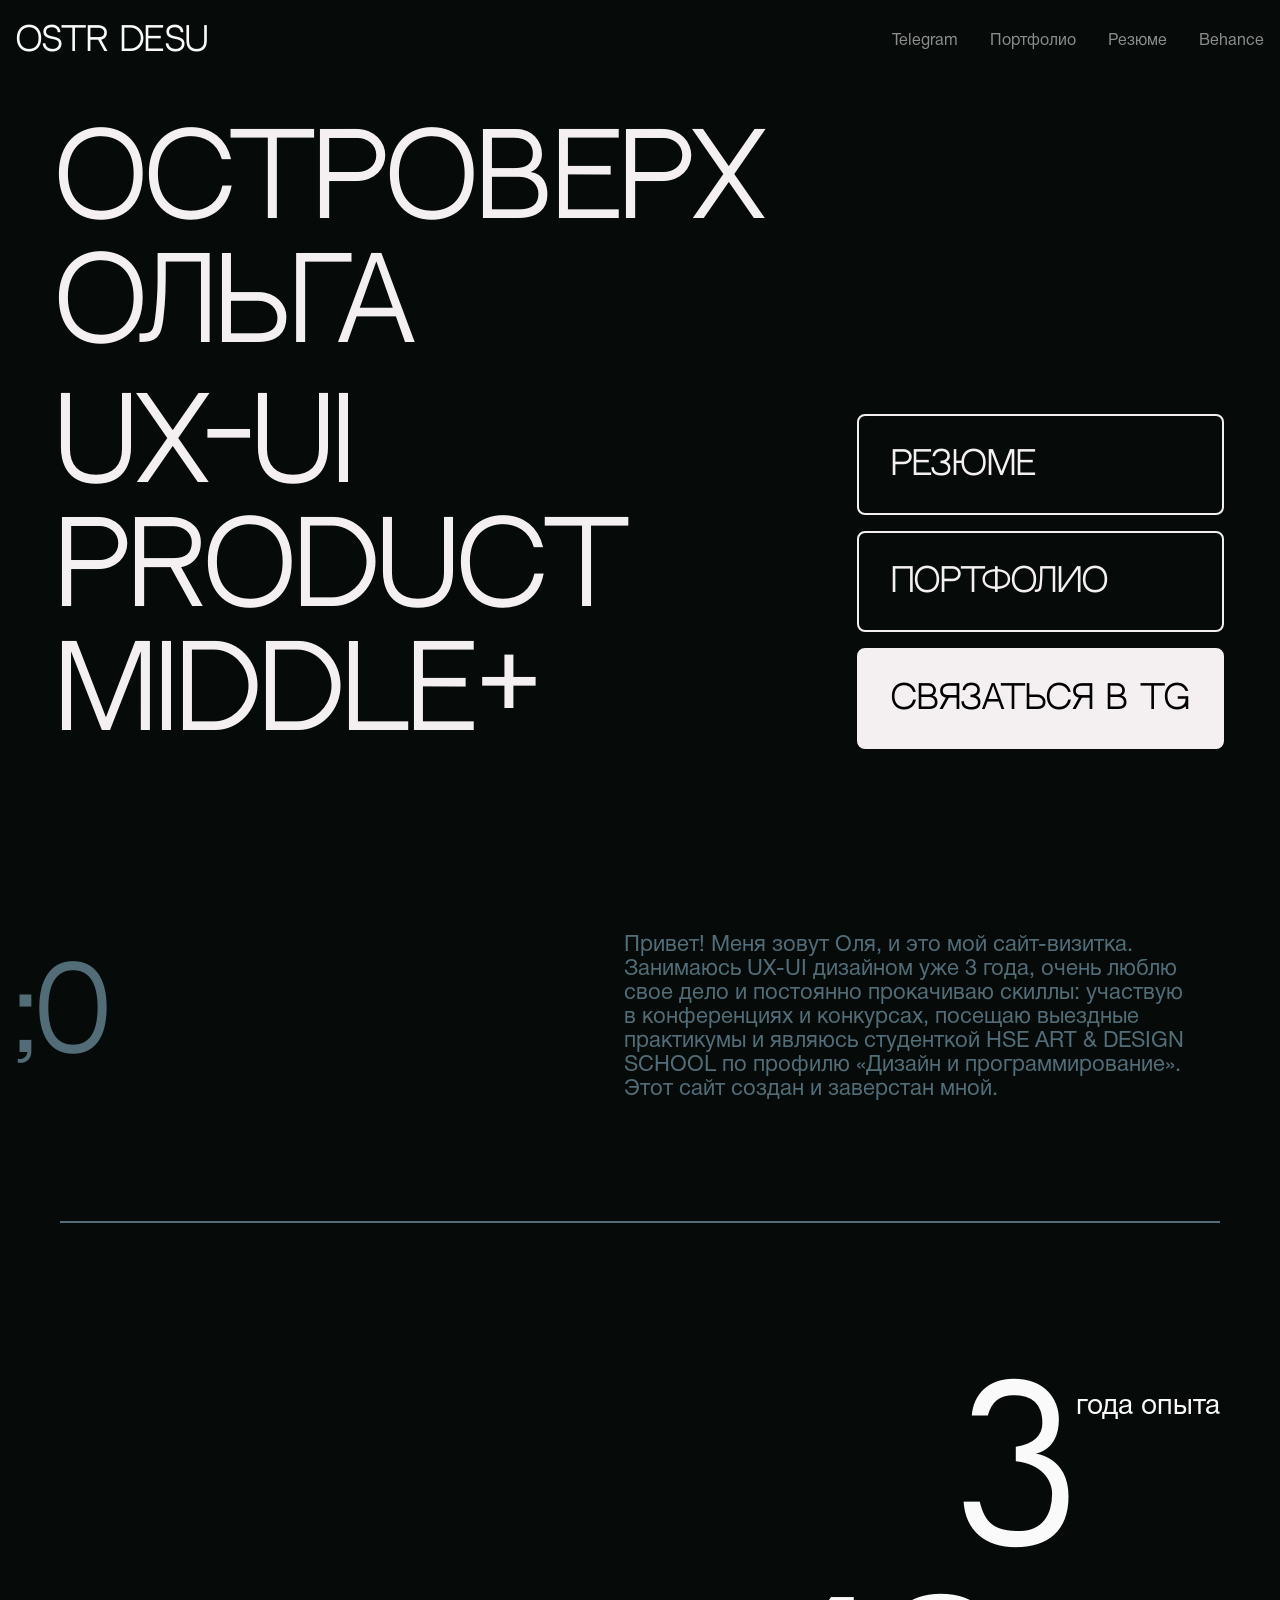
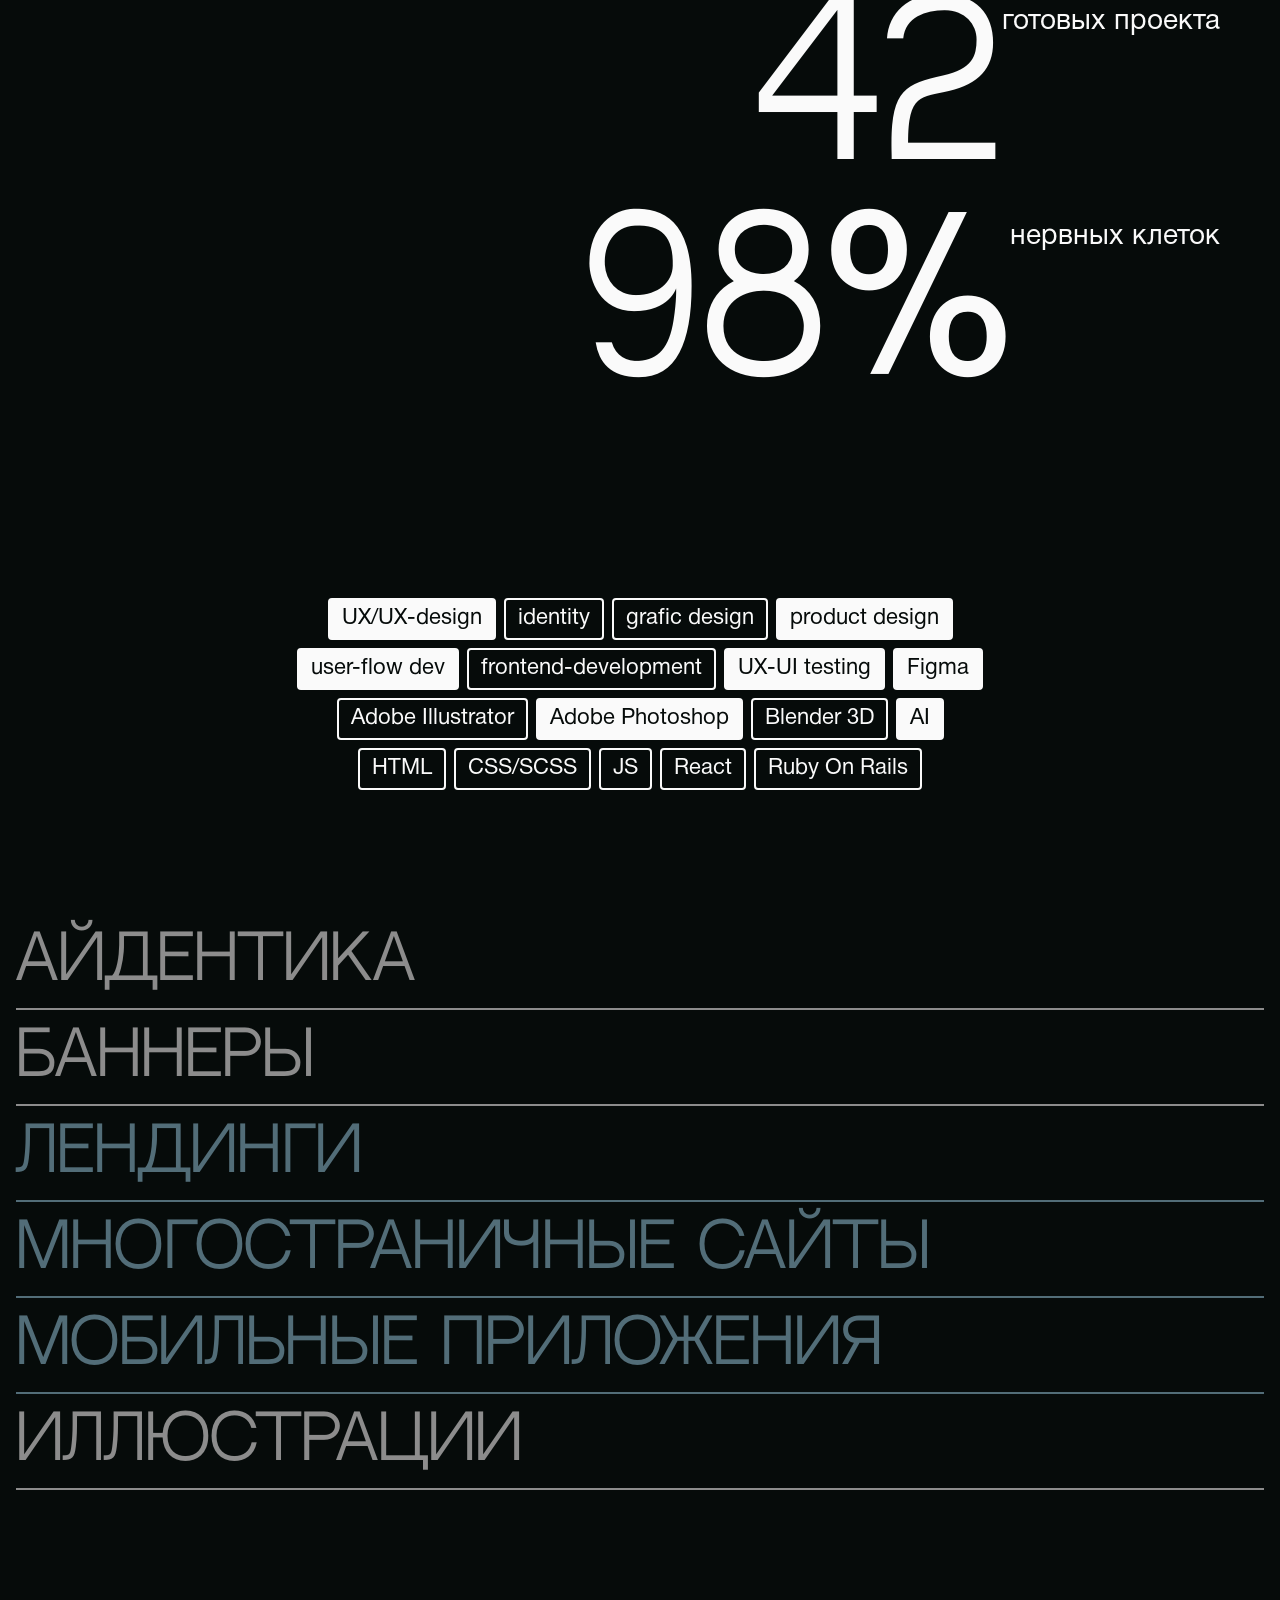
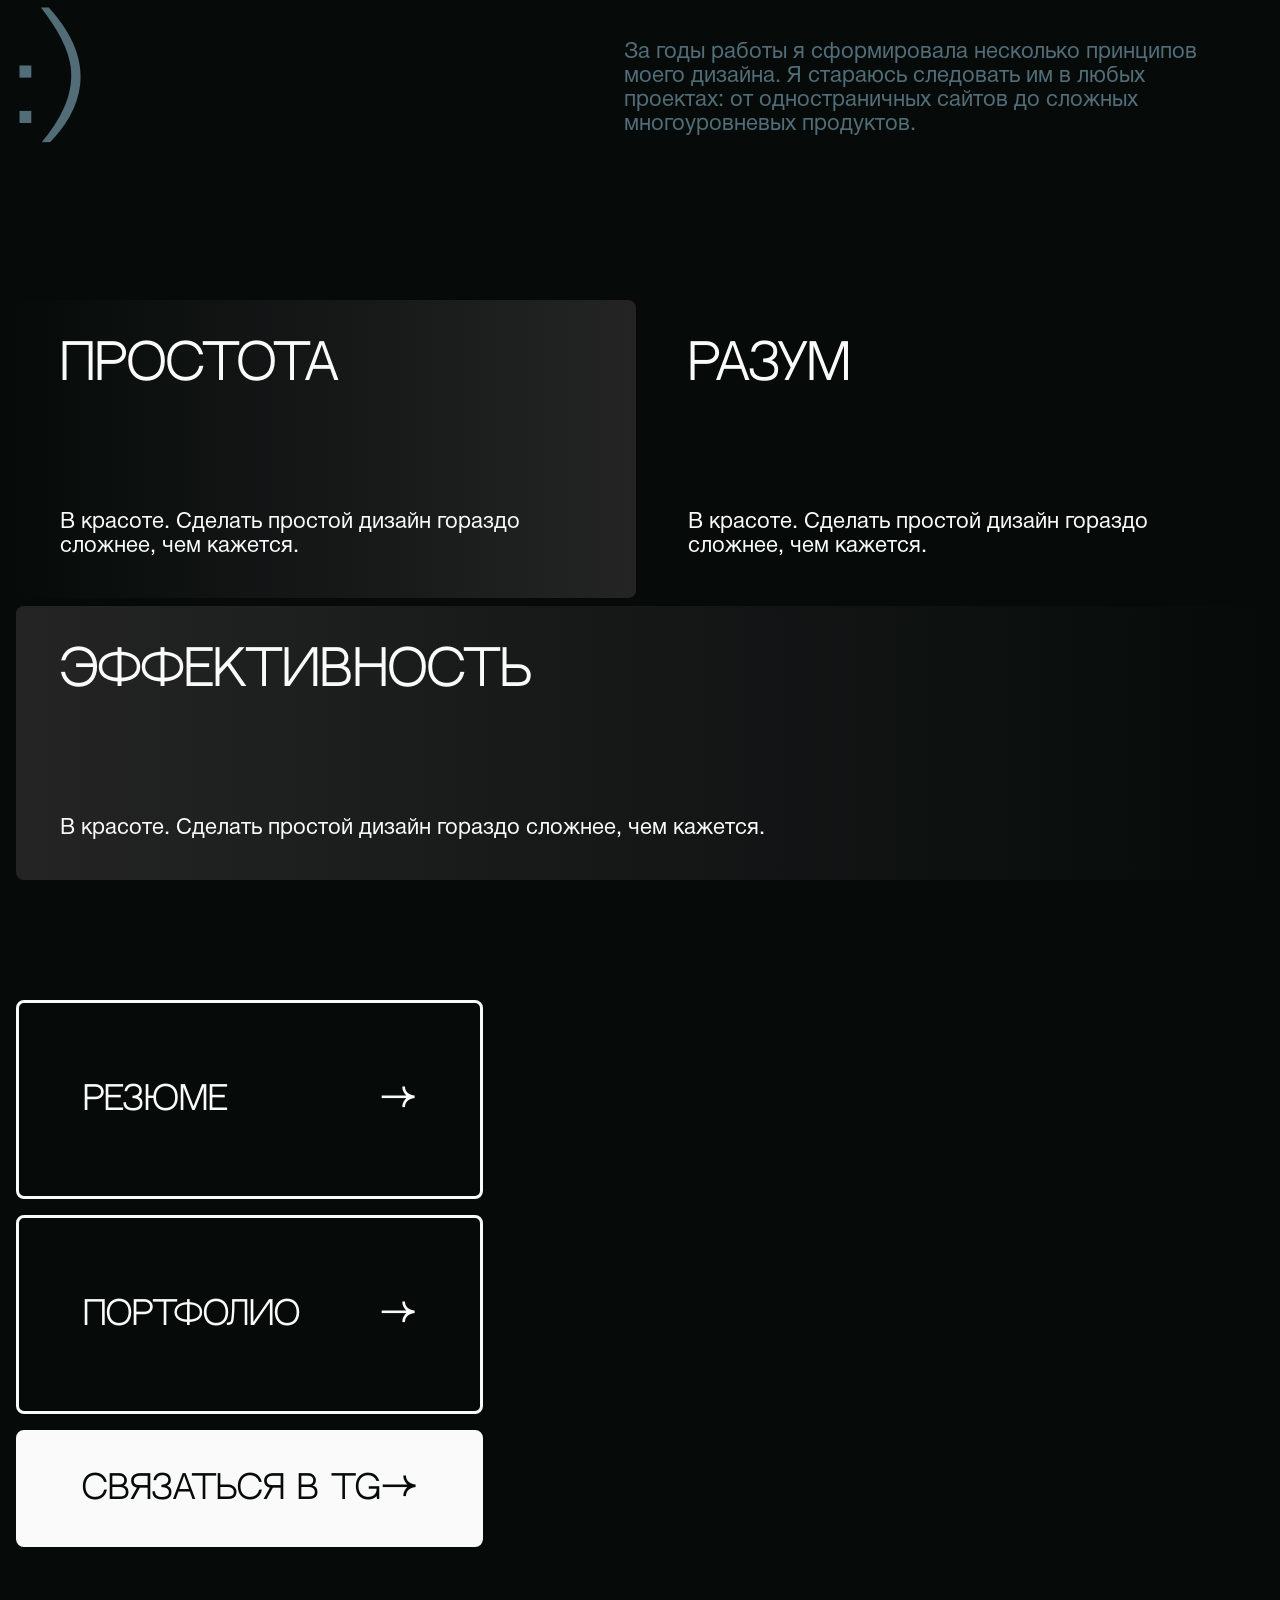
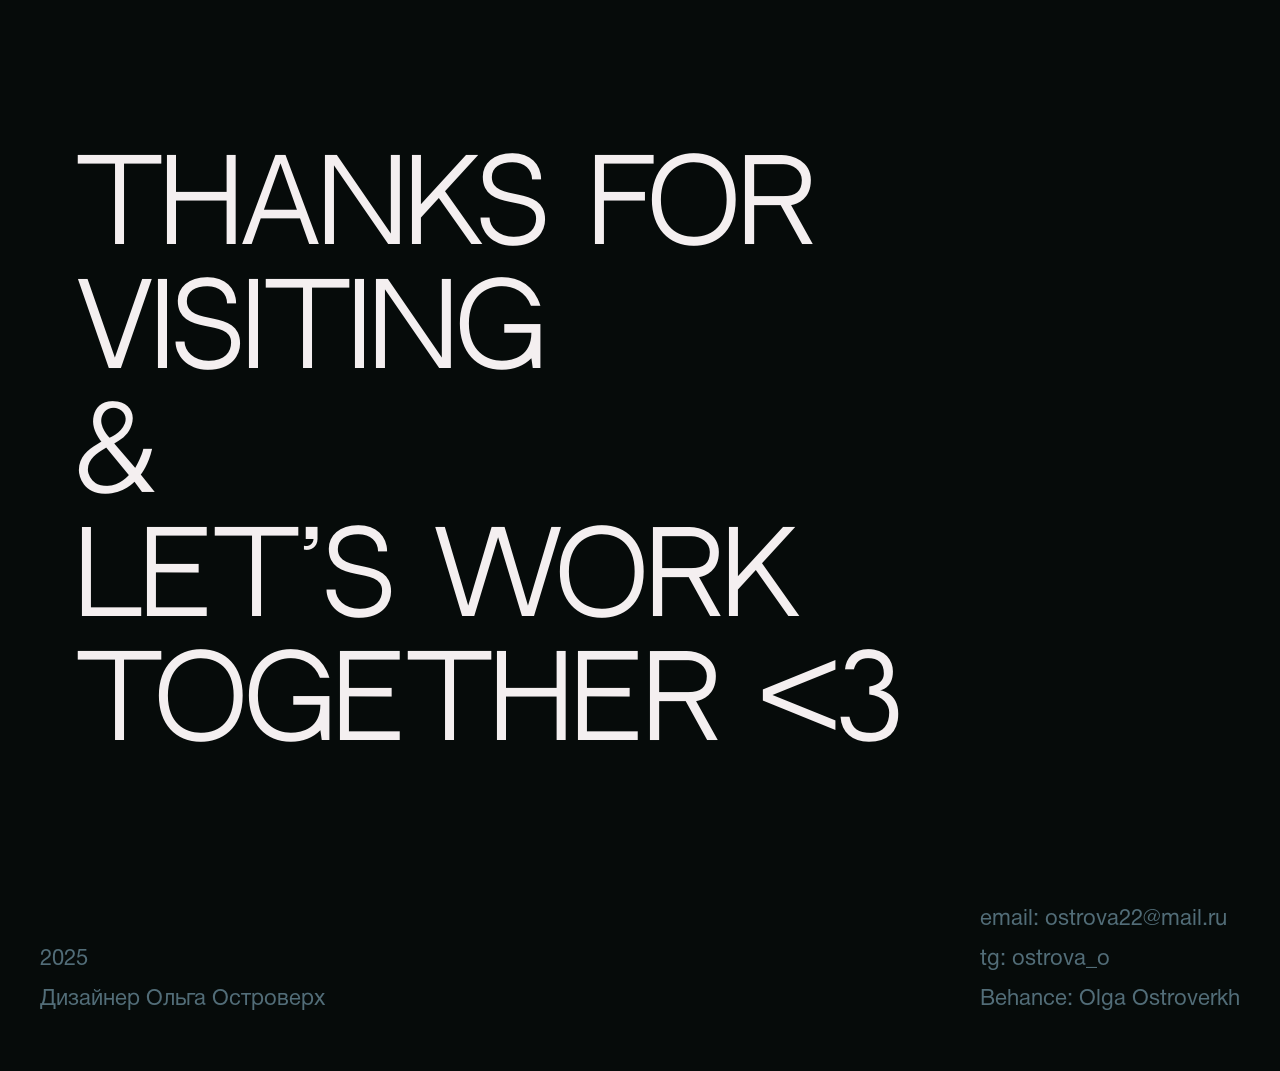
==== docs/index.html @ 0c219313 "v1.0" ====
<!doctype html><html lang="en"><head><meta charset="UTF-8"/><meta name="viewport" content="width=device-width,initial-scale=1"/><link rel="icon" type="image/svg" href="images/08ca1041ed7d105e10fe.svg"/><title>OSTR DEZU</title><script defer="defer" src="index.d23f7747755fb3d1d690.js"></script><link href="index.e56087d064c652e1d912.css" rel="stylesheet"></head><body><div id="header"><h5 class="white">OSTR DESU</h5><div class="menubar"><a class="p3 grey" href="https://web.telegram.org/k/#@ostrova_o" target="_blank">Telegram</a> <a class="p3 grey" href="https://disk.yandex.ru/i/8GyyTp9ofrKBNw" target="_blank">Портфолио</a> <a class="p3 grey" href="https://disk.yandex.ru/i/1ALL-KqXNqjyag" target="_blank">Резюме</a> <a class="p3 grey" href="https://www.behance.net/olgaostrovca04" target="_blank">Behance</a></div></div><div id="screen_1"><div class="main_box"><h2 class="excl white">Островерх<br>Ольга</h2><div class="content_box"><h2 class="excl white">ux-ui<br>product<br>middle+</h2><div class="button_box"><a href="https://disk.yandex.ru/i/1ALL-KqXNqjyag" class="button_small" target="_blank"><h5>Резюме</h5></a><a href="https://disk.yandex.ru/i/8GyyTp9ofrKBNw" class="button_small" target="_blank"><h5>Портфолио</h5></a><a href="https://web.telegram.org/k/#@ostrova_o" class="button_small tg" target="_blank"><h5>Связаться в tg</h5></a></div></div></div></div><div id="screen_2"><div class="content_box"><h2 class="green">;0</h2><p class="p2 green side_text">Привет! Меня зовут Оля, и&nbsp;это мой сайт-визитка. Занимаюсь UX-UI дизайном уже 3&nbsp;года, очень люблю свое дело и&nbsp;постоянно прокачиваю скиллы: участвую в&nbsp;конференциях и&nbsp;конкурсах, посещаю выездные практикумы и&nbsp;являюсь студенткой HSE ART &amp;&nbsp;DESIGN SCHOOL по&nbsp;профилю &laquo;Дизайн и&nbsp;программирование&raquo;. Этот сайт создан и&nbsp;заверстан мной.</p></div></div><div id="screen_3"><div class="line"></div><img src="images/e27690935cb15d957a5b.png" alt="ball" class="ball_1"><div class="number_case"><h1 class="white">3</h1><p class="p1 white">года опыта</p></div><div class="number_case"><h1 class="white">42</h1><p class="p1 white">готовых проекта</p></div><div class="number_case"><h1 class="white">98%</h1><p class="p1 white">нервных клеток</p></div></div><div id="screen_4"><div class="tag_box"><p class="p2 tag main">UX/UX-design</p><p class="p2 tag">identity</p><p class="p2 tag">grafic design</p><p class="p2 tag main">product design</p><p class="p2 tag main">user-flow dev</p><p class="p2 tag">frontend-development</p><p class="p2 tag main">UX-UI testing</p><p class="p2 tag main">Figma</p><p class="p2 tag">Adobe Illustrator</p><p class="p2 tag main">Adobe Photoshop</p><p class="p2 tag">Blender 3D</p><p class="p2 tag main">AI</p><p class="p2 tag">HTML</p><p class="p2 tag">CSS/SCSS</p><p class="p2 tag">JS</p><p class="p2 tag">React</p><p class="p2 tag">Ruby On Rails</p></div></div><div id="screen_5"><div class="case"><h3>айдентика</h3><div class="line"></div></div><div class="case"><h3>баннеры</h3><div class="line"></div></div><div class="case green"><h3>лендинги</h3><div class="line"></div></div><div class="case green"><h3>многостраничные сайты</h3><div class="line"></div></div><div class="case green"><h3>мобильные приложения</h3><div class="line"></div></div><div class="case"><h3>иллюстрации</h3><div class="line"></div></div></div><div id="screen_6"><div class="content_box"><h2 class="green">:)</h2><p class="p2 green side_text">За&nbsp;годы работы я&nbsp;сформировала несколько принципов моего дизайна. Я&nbsp;стараюсь следовать им&nbsp;в&nbsp;любых проектах: от&nbsp;одностраничных сайтов до&nbsp;сложных многоуровневых продуктов.</p></div></div><div id="screen_7"><div class="pointcase"><div class="point gr3"><h4 class="white">простота</h4><p class="p2 white">В красоте. Сделать простой дизайн гораздо сложнее, чем кажется.</p></div><div class="point cover"><h4 class="white">разум</h4><p class="p2 white">В красоте. Сделать простой дизайн гораздо сложнее, чем кажется.</p></div></div><div class="point gr4"><h4 class="white">Эффективность</h4><p class="p2 white">В красоте. Сделать простой дизайн гораздо сложнее, чем кажется.</p></div></div><div id="screen_8"><img src="images/e27690935cb15d957a5b.png" alt="ball" class="ball_2"><div class="button_box"><a class="button_large" href="https://disk.yandex.ru/i/1ALL-KqXNqjyag" target="_blank"><h5>резюме</h5><h5>→</h5></a><a class="button_large" href="https://disk.yandex.ru/i/8GyyTp9ofrKBNw" target="_blank"><h5>портфолио</h5><h5>→</h5></a><a class="button_large tg" href="https://web.telegram.org/k/#@ostrova_o" target="_blank"><h5>связаться в tg</h5><h5>→</h5></a></div></div><div id="screen_9"><div class="content_box"><h2 class="white excl">thanks for visiting<br>&<br>let’s work together &lt;3</h2></div></div><div id="footer"><div class="content_box"><p class="p2 green">2025</p><p class="p2 green">Дизайнер Ольга Островерх</p></div><div class="content_box"><a class="p2 green">email: ostrova22@mail.ru</a> <a class="p2 green" href="https://web.telegram.org/k/#@ostrova_o" target="_blank">tg: ostrova_o</a> <a class="p2 green" href="https://www.behance.net/olgaostrovca04" target="_blank">Behance: Olga Ostroverkh</a></div></div></body></html>
---- docs/index.e56087d064c652e1d912.css ----
*{border:none;margin:0;padding:0}*,:after,:before{box-sizing:border-box}a,a:hover,a:link,a:visited{text-decoration:none}aside,footer,header,main,nav,section{display:block}h1,h2,h3,h4,h5,h6,p{font-size:inherit;font-weight:inherit}ul,ul li{list-style:none}img{vertical-align:top}img,svg{height:auto}address{font-style:normal}button,input,select,textarea{background-color:transparent;color:inherit;font-family:inherit;font-size:inherit}input::-ms-clear{display:none}button,input[type=submit]{background-color:transparent;background:none;box-shadow:none;cursor:pointer;display:inline-block}button:active,button:focus,input:active,input:focus{outline:none}button::-moz-focus-inner{border:0;padding:0}label{cursor:pointer}legend{display:block}.red{color:red}@media screen and (max-width:729px){h1{font-size:124px;line-height:110px}h1,h2{font-family:Neutral Face}h2{font-size:44px}h3,h4{font-size:24px}h3,h4,h5{font-family:Neutral Face}h5{font-size:22px}.p1{font-size:28px}.p1,.p2{font-family:HelveticaNeueCyr}.p2{font-size:22px;line-height:24px}.p3{font-family:HelveticaNeueCyr;font-size:16px;line-height:20px}}@media screen and (max-width:430px){.p2{font-family:HelveticaNeueCyr;font-size:16px;line-height:18px}}@media screen and (max-width:1023px)and (min-width:730px){h1{font-size:180px;line-height:150px}h1,h2{font-family:Neutral Face}h2{font-size:72px}h3,h4{font-size:36px}h3,h4,h5{font-family:Neutral Face}.p1,h5{font-size:28px}.p1,.p2{font-family:HelveticaNeueCyr}.p2{font-size:22px;line-height:25px}.p3{font-family:HelveticaNeueCyr;font-size:16px;line-height:20px}}@media screen and (min-width:1024px){h1{font-size:200px;line-height:175px}h1,h2{font-family:Neutral Face}h2{font-size:110px;line-height:124px}h3{font-size:60px}h3,h4{font-family:Neutral Face}h4{font-size:48px}h5{font-family:Neutral Face;font-size:32px}.p1{font-size:28px}.p1,.p2{font-family:HelveticaNeueCyr}.p2{font-size:22px;line-height:24px}.p3{font-family:HelveticaNeueCyr;font-size:16px;line-height:20px}}body{align-items:flex-start;background-color:#060b0a;display:flex;flex-direction:column;overflow-x:hidden}body .green{color:#526d78}body .grey{color:#8c8c8c}body .white{color:#fafafa}body .excl{mix-blend-mode:exclusion}body .side_text{max-width:600px}.button_small{align-items:center;align-self:stretch;border:2px solid #fafafa;border-radius:8px;color:#fafafa;gap:10px;padding:32px;transition:.1s}.button_small:hover{background-color:#fafafa;color:#060b0a;transition:.1s}.button_small.tg{background:#fafafa;color:#060b0a;transition:.1s}.button_small.tg:hover{background-color:#526d78;color:#fafafa;transition:.1s}.button_large{align-items:center;align-self:stretch;backdrop-filter:blur(4px);border:3px solid #fafafa;border-radius:8px;color:#fafafa;display:flex;justify-content:space-between;padding:80px 64px;transition:.1s}.button_large:hover{background-color:#fafafa;color:#060b0a;transition:.1s}.button_large.tg{background:#fafafa;border:2px solid #fafafa;color:#060b0a;padding:40px 64px;transition:.1s}.button_large.tg:hover{background-color:#526d78;border:2px solid #526d78;color:#fafafa;transition:.1s}.tag{align-items:center;border:2px solid #fafafa;border-radius:4px;color:#fafafa;display:inline-flex;gap:8px;justify-content:center;padding:6px 12px 8px}.tag.main{background-color:#fafafa;color:#060b0a}.case{align-items:flex-start;align-self:stretch;color:#8c8c8c;display:flex;flex-direction:column;gap:16px}.case .line{background-color:#8c8c8c}.case.green{color:#526d78}.case.green .line{background-color:#526d78}.line{display:flex;height:2px;width:100%}#header{align-items:flex-end;align-self:stretch;justify-content:space-between;padding:24px 16px}#header,#header .menubar{align-items:center;display:flex}#header .menubar{gap:32px;justify-content:flex-end;transition:.1s}@media screen and (max-width:729px){#header .menubar{display:none}}#header .menubar :hover{color:#fafafa;transition:.1s}#screen_1{align-items:center;gap:10px;padding:0 16px 16px}#screen_1,#screen_1 .main_box{align-self:stretch;display:flex;flex-direction:column;justify-content:center}#screen_1 .main_box{align-items:flex-start;background-image:url(images/5a3233273b7bbcc362e6.jpg);background-repeat:no-repeat;background-size:cover;border-radius:8px;gap:16px;padding:40px}@media screen and (max-width:430px){#screen_1 .main_box{padding:16px 24px}}#screen_1 .content_box{align-content:flex-end;align-items:flex-end;align-self:stretch;display:flex;flex-wrap:wrap;justify-content:space-between;row-gap:85px}#screen_1 .button_box{mix-blend-mode:difference;padding-bottom:8px}#screen_1 .button_box,#screen_2{align-items:flex-start;display:flex;flex-direction:column;gap:16px}#screen_2{align-self:stretch;background-color:#060b0a;justify-content:center;padding:120px 16px 60px}#screen_2 .content_box{align-items:center;align-self:stretch;display:flex;gap:32px;justify-content:space-between;padding-right:40px}@media screen and (max-width:430px){#screen_2 .content_box{align-items:flex-start;flex-direction:column;padding-right:0}#screen_2{padding:60px 16px 30px}}#screen_3{align-items:flex-end;align-self:stretch;display:flex;flex-direction:column;gap:40px;justify-content:center;overflow:hidden;padding:60px 60px 120px;position:relative}#screen_3 .number_case{align-items:flex-start;display:flex}@media screen and (max-width:430px){#screen_3 .number_case{align-items:center;flex-direction:column;gap:16px}}#screen_3 .ball_1{left:-129rem;position:absolute;top:-36rem;transform:rotate(-38deg);width:3000px;z-index:-1}#screen_3 .line{background-color:#526d78;display:flex;margin-bottom:130px;width:100%;z-index:-2}@media screen and (max-width:430px){#screen_3{padding:60px 16px}}#screen_4{background-color:#060b0a;flex-direction:column;padding:16px 16px 60px}#screen_4,#screen_4 .tag_box{align-items:center;align-self:stretch;display:flex;gap:8px;justify-content:center}#screen_4 .tag_box{align-content:center;background-image:url(images/c7b69c6cf620541bf325.jpg);background-repeat:no-repeat;background-size:cover;border-radius:8px;flex-wrap:wrap;padding:64px 280px}@media screen and (max-width:1024px){#screen_4 .tag_box{padding:64px 80px}}@media screen and (max-width:730px){#screen_4 .tag_box{padding:64px 24px}}#screen_5{gap:16px;padding:16px}#screen_5,#screen_6{align-items:flex-start;align-self:stretch;background-color:#060b0a;display:flex;flex-direction:column;justify-content:center}#screen_6{gap:120px;padding:120px 16px}#screen_6 .content_box{align-items:center;align-self:stretch;display:flex;gap:32px;justify-content:space-between;padding-right:40px}@media screen and (max-width:430px){#screen_6 .content_box{align-items:flex-start;flex-direction:column;padding-right:0}}#screen_6 .line{background-color:#526d78;display:flex;width:100%}#screen_7{align-items:flex-start;flex-direction:column;justify-content:center;padding:30px 16px 60px}#screen_7,#screen_7 .pointcase{align-self:stretch;display:flex;gap:8px}#screen_7 .pointcase{align-items:center}#screen_7 .point{align-items:flex-start;align-self:stretch;border-radius:8px;display:flex;flex-direction:column;gap:120px;padding:40px 44px}#screen_7 .point.gr3{background:linear-gradient(270deg,#242424,#060b0a)}#screen_7 .point.gr4{background:linear-gradient(270deg,#060b0a,#242424)}#screen_7 .point.cover{background-image:url(images/c7b69c6cf620541bf325.jpg);background-repeat:no-repeat;background-size:cover}@media screen and (max-width:729px){#screen_7 .point{gap:80px;padding:24px 16px}}#screen_8{align-items:flex-start;align-self:stretch;display:flex;flex-direction:column;justify-content:center;overflow:hidden;padding:60px 16px 120px;position:relative}@media screen and (max-width:430px){#screen_8{padding:16px}}#screen_8 .button_box{align-items:flex-start;display:flex;flex-direction:column;gap:16px;max-width:546px}#screen_8 .ball_2{bottom:-104rem;position:absolute;right:-133rem;transform:rotate(-39deg);width:3000px;z-index:-1}#screen_9{flex-direction:column;padding:16px}#screen_9,#screen_9 .content_box{align-items:center;align-self:stretch;display:flex;gap:8px;justify-content:center}#screen_9 .content_box{align-content:center;background-image:url(images/5a3233273b7bbcc362e6.jpg);background-repeat:no-repeat;background-size:cover;border-radius:8px;flex-wrap:wrap;padding:64px 60px}@media screen and (max-width:430px){#screen_9 .content_box{padding:16px 24px}}#footer{align-items:flex-end;align-self:stretch;display:flex;justify-content:space-between;padding:60px 40px}#footer .content_box{align-items:flex-start;display:flex;flex-direction:column;gap:16px}@font-face{font-family:HelveticaNeueCyr;src:url(fonts/helveticaneuecyr_roman.otf)}@font-face{font-family:Neutral Face;src:url(fonts/NeutralFace.otf)}
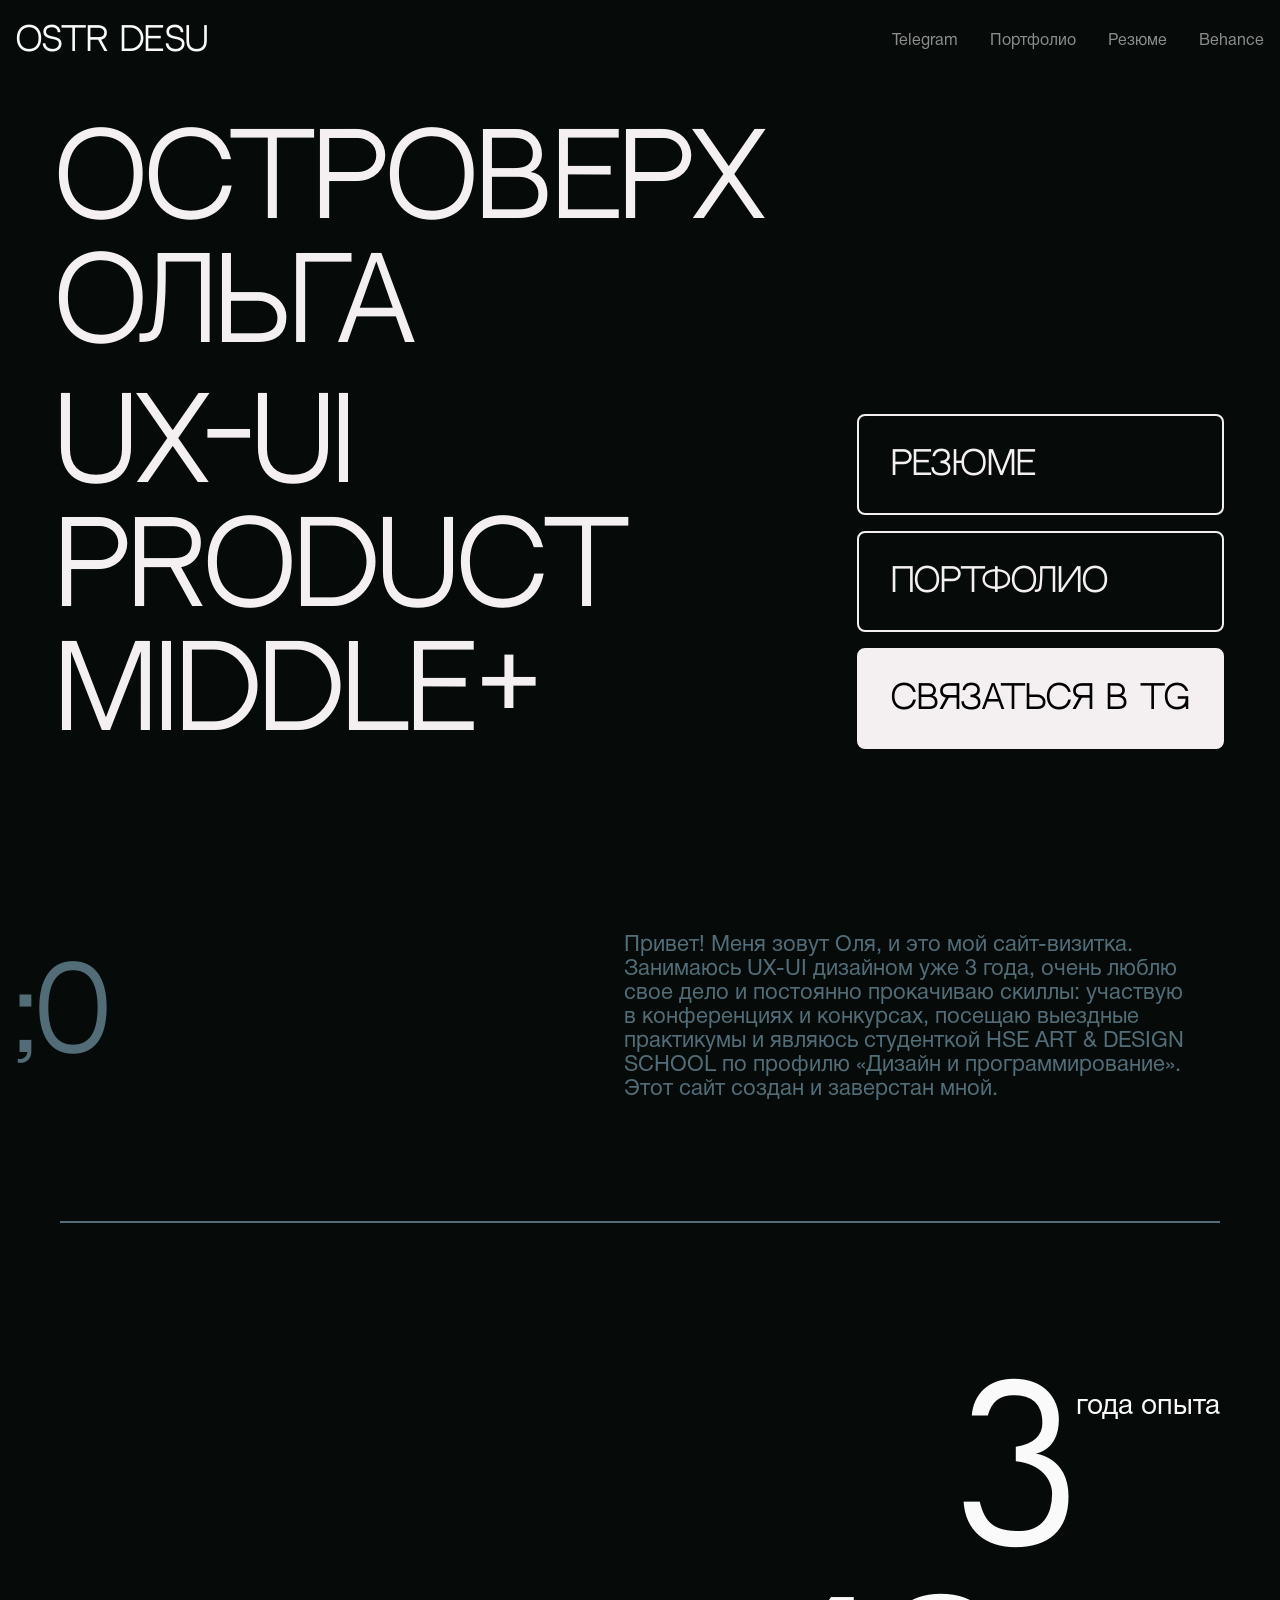
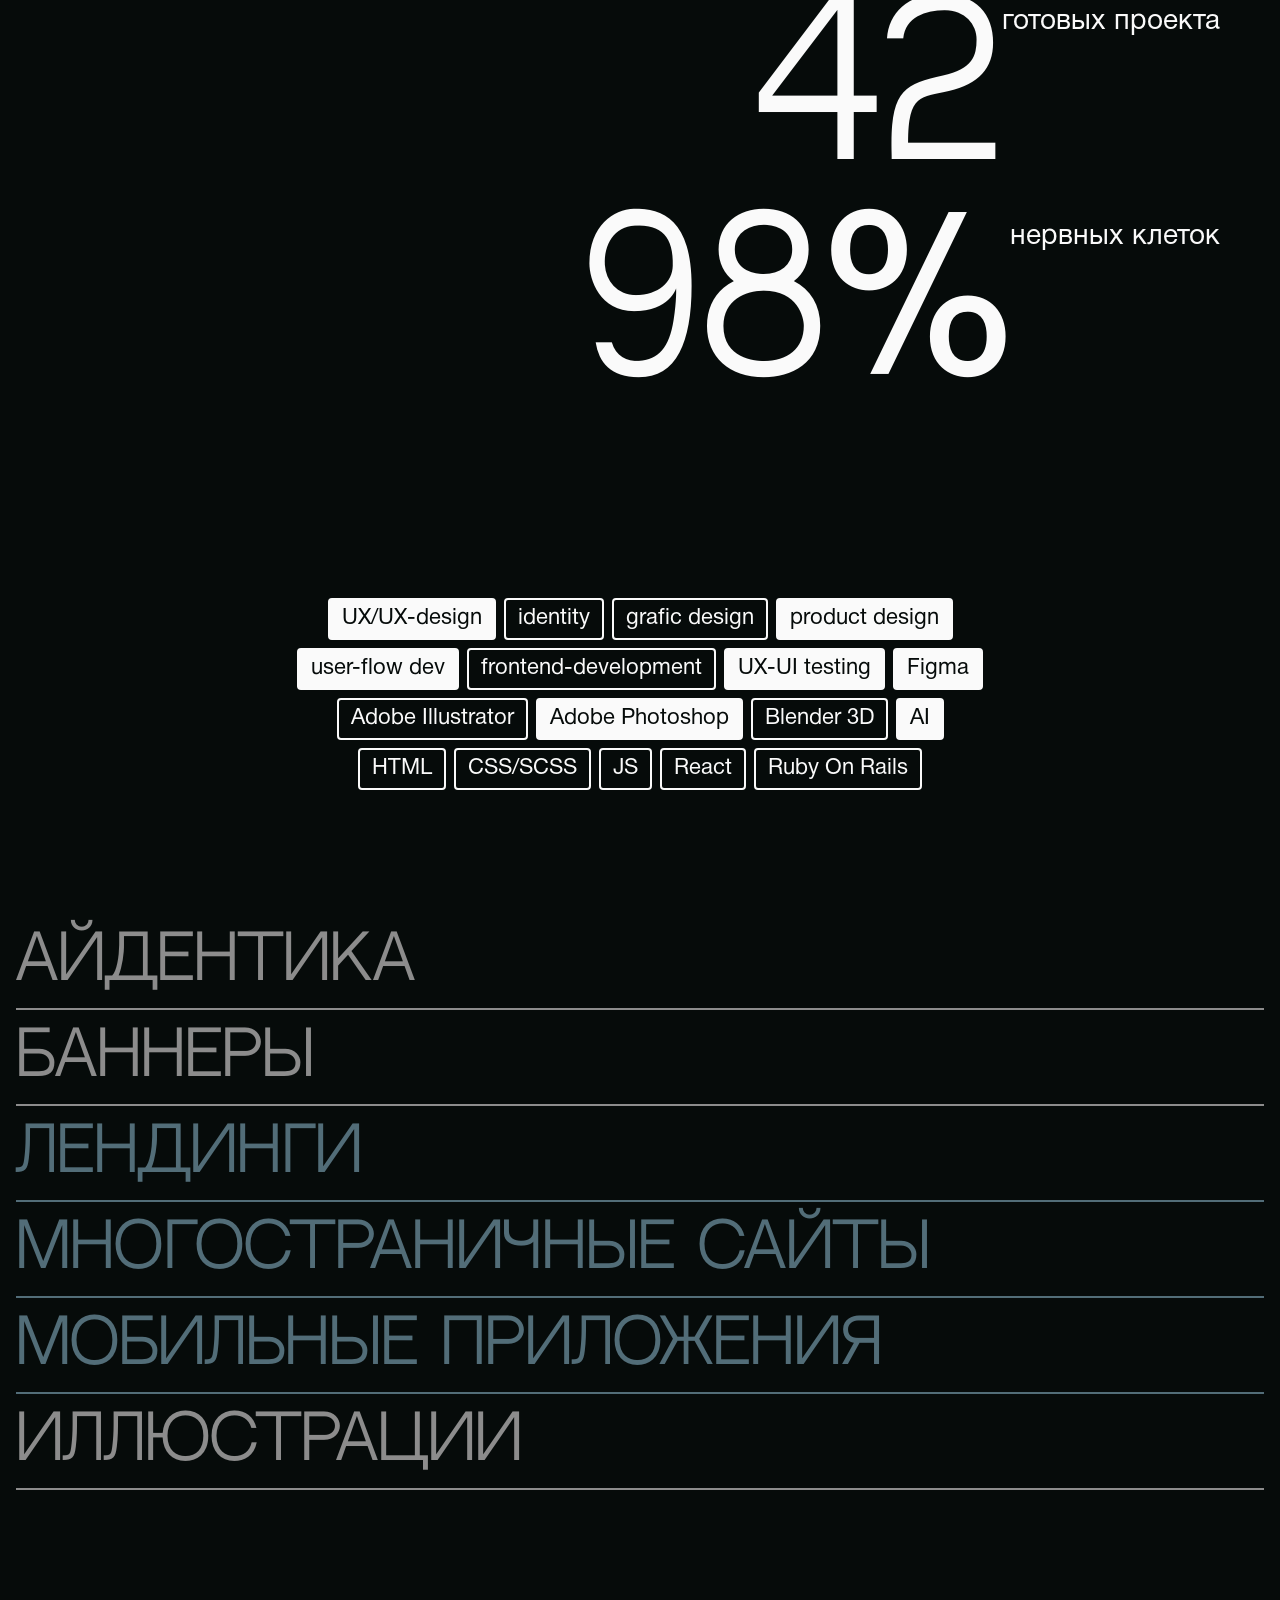
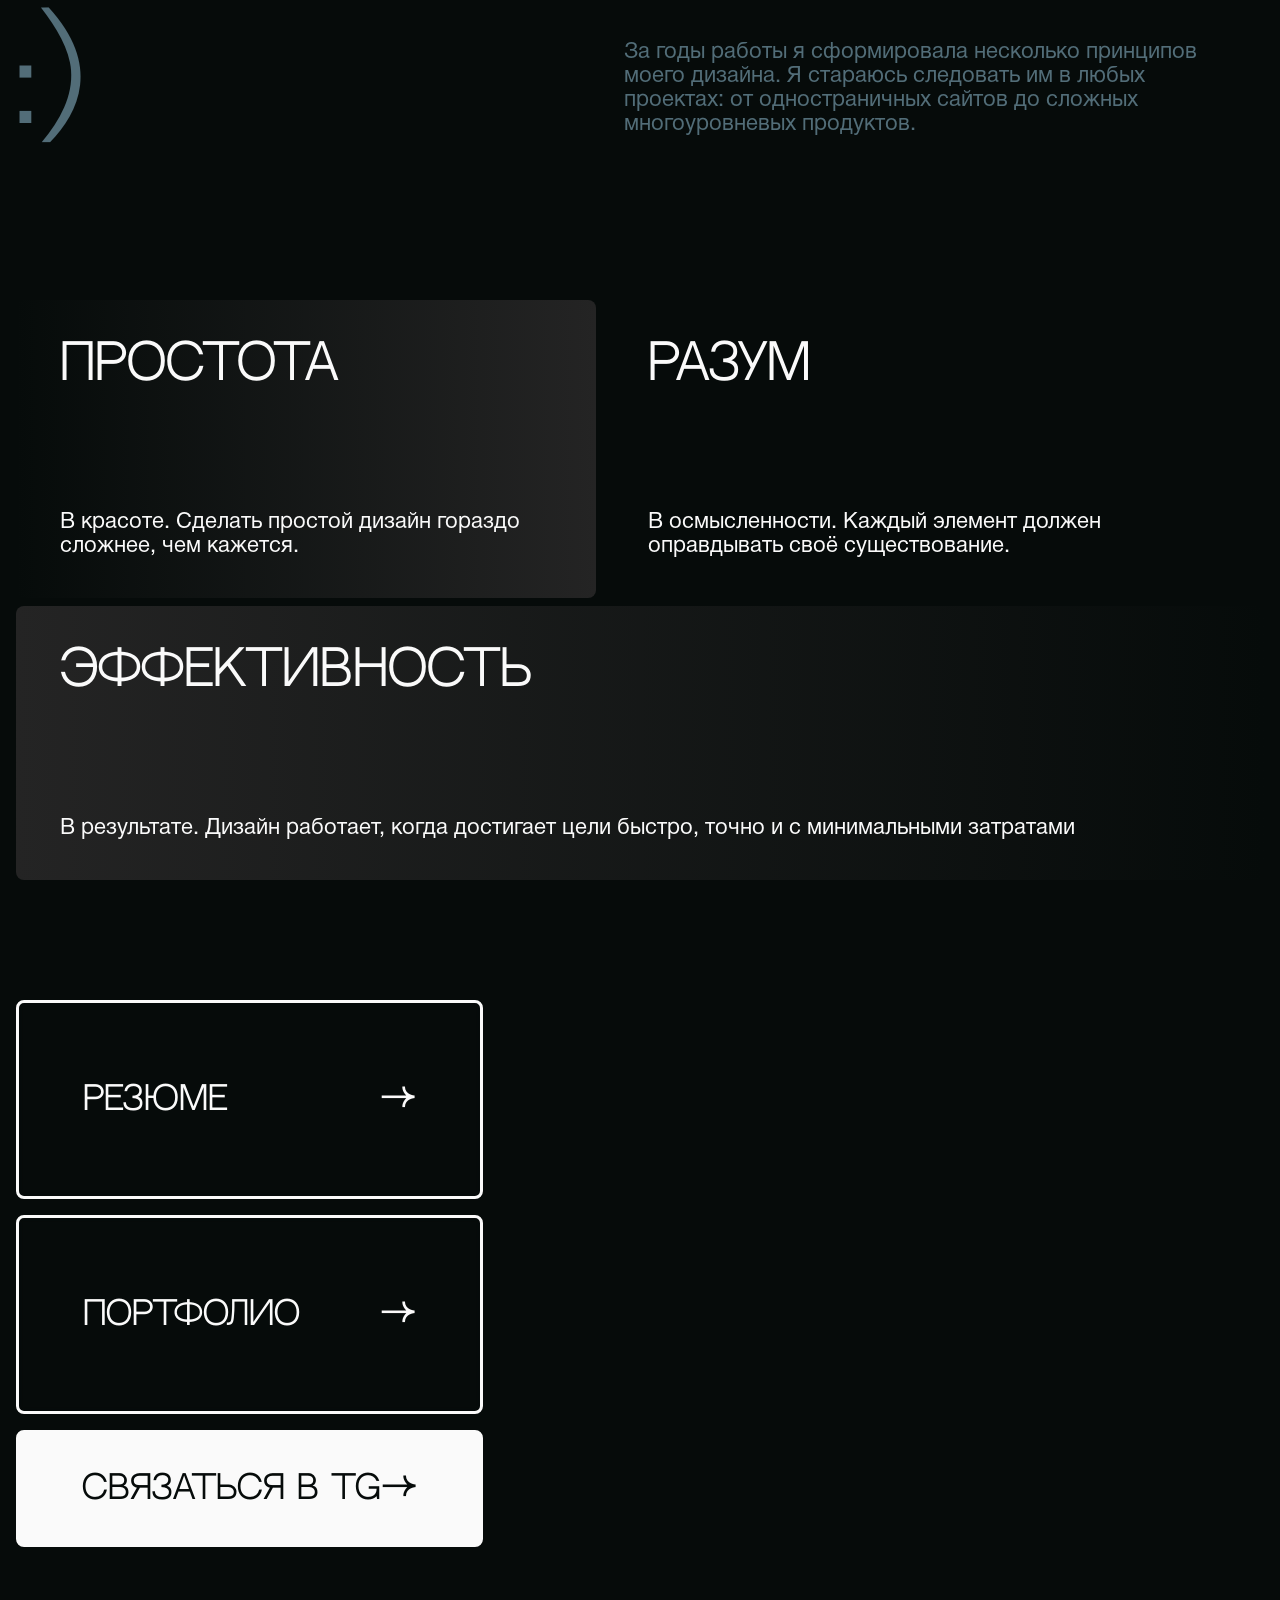
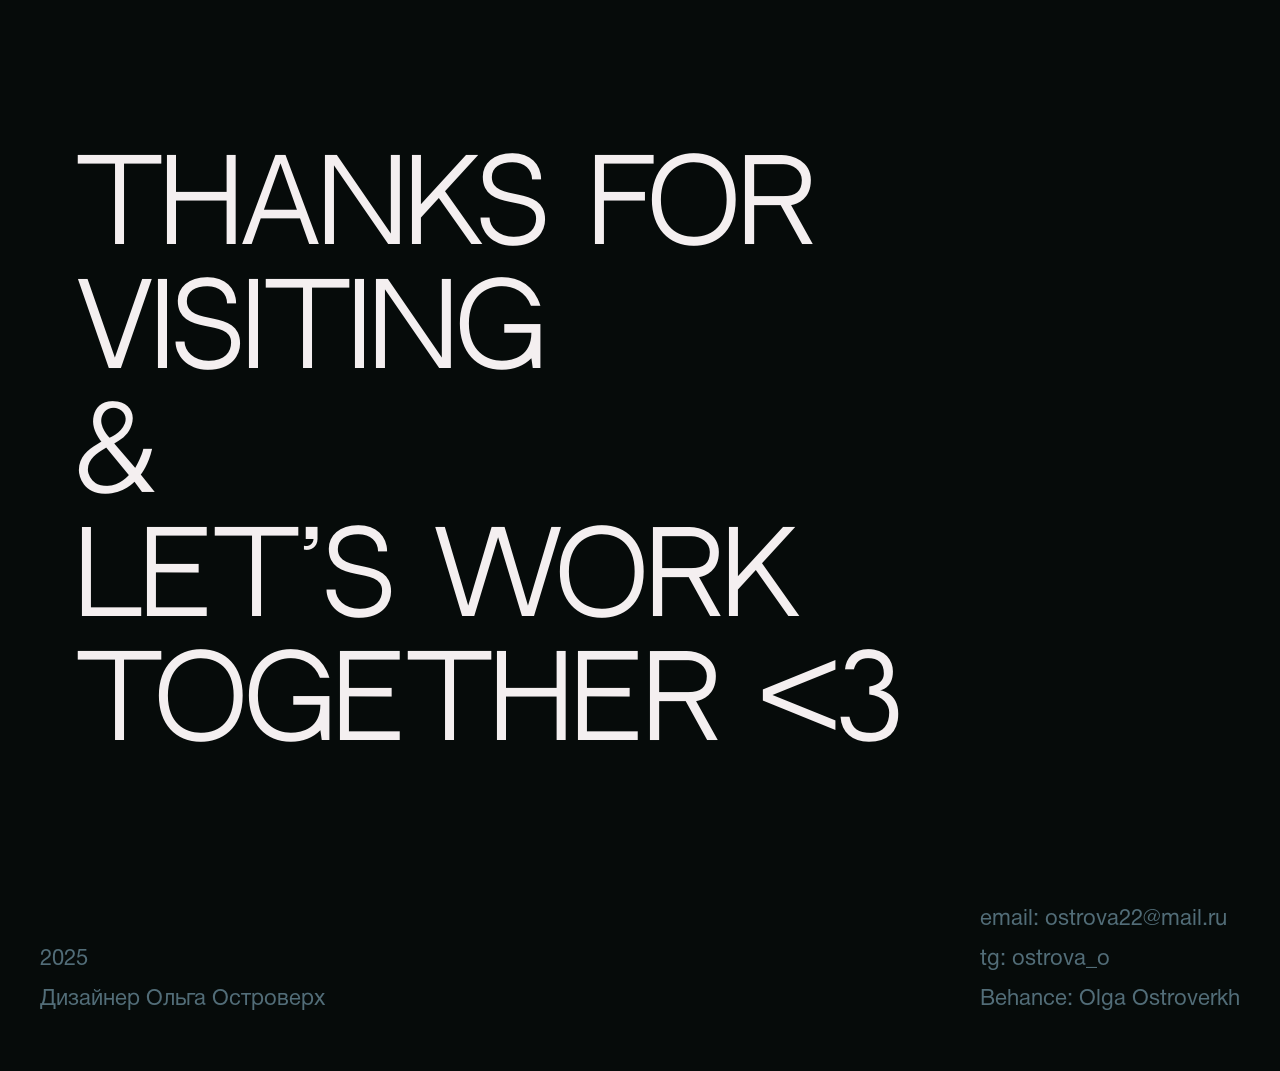
==== commit 7b9017e0: "v 1.2" ====
--- a/docs/index.html
+++ b/docs/index.html
@@ -1 +1 @@
-<!doctype html><html lang="en"><head><meta charset="UTF-8"/><meta name="viewport" content="width=device-width,initial-scale=1"/><link rel="icon" type="image/svg" href="images/08ca1041ed7d105e10fe.svg"/><title>OSTR DEZU</title><script defer="defer" src="index.d23f7747755fb3d1d690.js"></script><link href="index.e56087d064c652e1d912.css" rel="stylesheet"></head><body><div id="header"><h5 class="white">OSTR DESU</h5><div class="menubar"><a class="p3 grey" href="https://web.telegram.org/k/#@ostrova_o" target="_blank">Telegram</a> <a class="p3 grey" href="https://disk.yandex.ru/i/8GyyTp9ofrKBNw" target="_blank">Портфолио</a> <a class="p3 grey" href="https://disk.yandex.ru/i/1ALL-KqXNqjyag" target="_blank">Резюме</a> <a class="p3 grey" href="https://www.behance.net/olgaostrovca04" target="_blank">Behance</a></div></div><div id="screen_1"><div class="main_box"><h2 class="excl white">Островерх<br>Ольга</h2><div class="content_box"><h2 class="excl white">ux-ui<br>product<br>middle+</h2><div class="button_box"><a href="https://disk.yandex.ru/i/1ALL-KqXNqjyag" class="button_small" target="_blank"><h5>Резюме</h5></a><a href="https://disk.yandex.ru/i/8GyyTp9ofrKBNw" class="button_small" target="_blank"><h5>Портфолио</h5></a><a href="https://web.telegram.org/k/#@ostrova_o" class="button_small tg" target="_blank"><h5>Связаться в tg</h5></a></div></div></div></div><div id="screen_2"><div class="content_box"><h2 class="green">;0</h2><p class="p2 green side_text">Привет! Меня зовут Оля, и&nbsp;это мой сайт-визитка. Занимаюсь UX-UI дизайном уже 3&nbsp;года, очень люблю свое дело и&nbsp;постоянно прокачиваю скиллы: участвую в&nbsp;конференциях и&nbsp;конкурсах, посещаю выездные практикумы и&nbsp;являюсь студенткой HSE ART &amp;&nbsp;DESIGN SCHOOL по&nbsp;профилю &laquo;Дизайн и&nbsp;программирование&raquo;. Этот сайт создан и&nbsp;заверстан мной.</p></div></div><div id="screen_3"><div class="line"></div><img src="images/e27690935cb15d957a5b.png" alt="ball" class="ball_1"><div class="number_case"><h1 class="white">3</h1><p class="p1 white">года опыта</p></div><div class="number_case"><h1 class="white">42</h1><p class="p1 white">готовых проекта</p></div><div class="number_case"><h1 class="white">98%</h1><p class="p1 white">нервных клеток</p></div></div><div id="screen_4"><div class="tag_box"><p class="p2 tag main">UX/UX-design</p><p class="p2 tag">identity</p><p class="p2 tag">grafic design</p><p class="p2 tag main">product design</p><p class="p2 tag main">user-flow dev</p><p class="p2 tag">frontend-development</p><p class="p2 tag main">UX-UI testing</p><p class="p2 tag main">Figma</p><p class="p2 tag">Adobe Illustrator</p><p class="p2 tag main">Adobe Photoshop</p><p class="p2 tag">Blender 3D</p><p class="p2 tag main">AI</p><p class="p2 tag">HTML</p><p class="p2 tag">CSS/SCSS</p><p class="p2 tag">JS</p><p class="p2 tag">React</p><p class="p2 tag">Ruby On Rails</p></div></div><div id="screen_5"><div class="case"><h3>айдентика</h3><div class="line"></div></div><div class="case"><h3>баннеры</h3><div class="line"></div></div><div class="case green"><h3>лендинги</h3><div class="line"></div></div><div class="case green"><h3>многостраничные сайты</h3><div class="line"></div></div><div class="case green"><h3>мобильные приложения</h3><div class="line"></div></div><div class="case"><h3>иллюстрации</h3><div class="line"></div></div></div><div id="screen_6"><div class="content_box"><h2 class="green">:)</h2><p class="p2 green side_text">За&nbsp;годы работы я&nbsp;сформировала несколько принципов моего дизайна. Я&nbsp;стараюсь следовать им&nbsp;в&nbsp;любых проектах: от&nbsp;одностраничных сайтов до&nbsp;сложных многоуровневых продуктов.</p></div></div><div id="screen_7"><div class="pointcase"><div class="point gr3"><h4 class="white">простота</h4><p class="p2 white">В красоте. Сделать простой дизайн гораздо сложнее, чем кажется.</p></div><div class="point cover"><h4 class="white">разум</h4><p class="p2 white">В красоте. Сделать простой дизайн гораздо сложнее, чем кажется.</p></div></div><div class="point gr4"><h4 class="white">Эффективность</h4><p class="p2 white">В красоте. Сделать простой дизайн гораздо сложнее, чем кажется.</p></div></div><div id="screen_8"><img src="images/e27690935cb15d957a5b.png" alt="ball" class="ball_2"><div class="button_box"><a class="button_large" href="https://disk.yandex.ru/i/1ALL-KqXNqjyag" target="_blank"><h5>резюме</h5><h5>→</h5></a><a class="button_large" href="https://disk.yandex.ru/i/8GyyTp9ofrKBNw" target="_blank"><h5>портфолио</h5><h5>→</h5></a><a class="button_large tg" href="https://web.telegram.org/k/#@ostrova_o" target="_blank"><h5>связаться в tg</h5><h5>→</h5></a></div></div><div id="screen_9"><div class="content_box"><h2 class="white excl">thanks for visiting<br>&<br>let’s work together &lt;3</h2></div></div><div id="footer"><div class="content_box"><p class="p2 green">2025</p><p class="p2 green">Дизайнер Ольга Островерх</p></div><div class="content_box"><a class="p2 green">email: ostrova22@mail.ru</a> <a class="p2 green" href="https://web.telegram.org/k/#@ostrova_o" target="_blank">tg: ostrova_o</a> <a class="p2 green" href="https://www.behance.net/olgaostrovca04" target="_blank">Behance: Olga Ostroverkh</a></div></div></body></html>+<!doctype html><html lang="ru"><head><meta charset="UTF-8"/><meta name="viewport" content="width=device-width,initial-scale=1"/><link rel="icon" type="image/svg" href="images/08ca1041ed7d105e10fe.svg"/><title>OSTR DEZU</title><script defer="defer" src="index.d23f7747755fb3d1d690.js"></script><link href="index.e56087d064c652e1d912.css" rel="stylesheet"></head><body><div id="header"><h5 class="white">OSTR DESU</h5><div class="menubar"><a class="p3 grey" href="https://web.telegram.org/k/#@ostrova_o" target="_blank">Telegram</a> <a class="p3 grey" href="https://disk.yandex.ru/i/8GyyTp9ofrKBNw" target="_blank">Портфолио</a> <a class="p3 grey" href="https://disk.yandex.ru/i/1ALL-KqXNqjyag" target="_blank">Резюме</a> <a class="p3 grey" href="https://www.behance.net/olgaostrovca04" target="_blank">Behance</a></div></div><div id="screen_1"><div class="main_box"><h2 class="excl white">Островерх<br>Ольга</h2><div class="content_box"><h2 class="excl white">ux-ui<br>product<br>middle+</h2><div class="button_box"><a href="https://disk.yandex.ru/i/1ALL-KqXNqjyag" class="button_small" target="_blank"><h5>Резюме</h5></a><a href="https://disk.yandex.ru/i/8GyyTp9ofrKBNw" class="button_small" target="_blank"><h5>Портфолио</h5></a><a href="https://web.telegram.org/k/#@ostrova_o" class="button_small tg" target="_blank"><h5>Связаться в tg</h5></a></div></div></div></div><div id="screen_2"><div class="content_box"><h2 class="green">;0</h2><p class="p2 green side_text">Привет! Меня зовут Оля, и&nbsp;это мой сайт-визитка. Занимаюсь UX-UI дизайном уже 3&nbsp;года, очень люблю свое дело и&nbsp;постоянно прокачиваю скиллы: участвую в&nbsp;конференциях и&nbsp;конкурсах, посещаю выездные практикумы и&nbsp;являюсь студенткой HSE ART &amp;&nbsp;DESIGN SCHOOL по&nbsp;профилю &laquo;Дизайн и&nbsp;программирование&raquo;. Этот сайт создан и&nbsp;заверстан мной.</p></div></div><div id="screen_3"><div class="line"></div><img src="images/e27690935cb15d957a5b.png" alt="ball" class="ball_1"><div class="number_case"><h1 class="white">3</h1><p class="p1 white">года опыта</p></div><div class="number_case"><h1 class="white">42</h1><p class="p1 white">готовых проекта</p></div><div class="number_case"><h1 class="white">98%</h1><p class="p1 white">нервных клеток</p></div></div><div id="screen_4"><div class="tag_box"><p class="p2 tag main">UX/UX-design</p><p class="p2 tag">identity</p><p class="p2 tag">grafic design</p><p class="p2 tag main">product design</p><p class="p2 tag main">user-flow dev</p><p class="p2 tag">frontend-development</p><p class="p2 tag main">UX-UI testing</p><p class="p2 tag main">Figma</p><p class="p2 tag">Adobe Illustrator</p><p class="p2 tag main">Adobe Photoshop</p><p class="p2 tag">Blender 3D</p><p class="p2 tag main">AI</p><p class="p2 tag">HTML</p><p class="p2 tag">CSS/SCSS</p><p class="p2 tag">JS</p><p class="p2 tag">React</p><p class="p2 tag">Ruby On Rails</p></div></div><div id="screen_5"><div class="case"><h3>айдентика</h3><div class="line"></div></div><div class="case"><h3>баннеры</h3><div class="line"></div></div><div class="case green"><h3>лендинги</h3><div class="line"></div></div><div class="case green"><h3>многостраничные сайты</h3><div class="line"></div></div><div class="case green"><h3>мобильные приложения</h3><div class="line"></div></div><div class="case"><h3>иллюстрации</h3><div class="line"></div></div></div><div id="screen_6"><div class="content_box"><h2 class="green">:)</h2><p class="p2 green side_text">За&nbsp;годы работы я&nbsp;сформировала несколько принципов моего дизайна. Я&nbsp;стараюсь следовать им&nbsp;в&nbsp;любых проектах: от&nbsp;одностраничных сайтов до&nbsp;сложных многоуровневых продуктов.</p></div></div><div id="screen_7"><div class="pointcase"><div class="point gr3"><h4 class="white">простота</h4><p class="p2 white">В красоте. Сделать простой дизайн гораздо сложнее, чем кажется.</p></div><div class="point cover"><h4 class="white">разум</h4><p class="p2 white">В осмысленности. Каждый элемент должен оправдывать своё существование.</p></div></div><div class="point gr4"><h4 class="white">Эффективность</h4><p class="p2 white">В результате. Дизайн работает, когда достигает цели быстро, точно и с минимальными затратами</p></div></div><div id="screen_8"><img src="images/e27690935cb15d957a5b.png" alt="ball" class="ball_2"><div class="button_box"><a class="button_large" href="https://disk.yandex.ru/i/1ALL-KqXNqjyag" target="_blank"><h5>резюме</h5><h5>→</h5></a><a class="button_large" href="https://disk.yandex.ru/i/8GyyTp9ofrKBNw" target="_blank"><h5>портфолио</h5><h5>→</h5></a><a class="button_large tg" href="https://web.telegram.org/k/#@ostrova_o" target="_blank"><h5>связаться в tg</h5><h5>→</h5></a></div></div><div id="screen_9"><div class="content_box"><h2 class="white excl">thanks for visiting<br>&<br>let’s work together &lt;3</h2></div></div><div id="footer"><div class="content_box"><p class="p2 green">2025</p><p class="p2 green">Дизайнер Ольга Островерх</p></div><div class="content_box"><a class="p2 green">email: ostrova22@mail.ru</a> <a class="p2 green" href="https://web.telegram.org/k/#@ostrova_o" target="_blank">tg: ostrova_o</a> <a class="p2 green" href="https://www.behance.net/olgaostrovca04" target="_blank">Behance: Olga Ostroverkh</a></div></div></body></html>
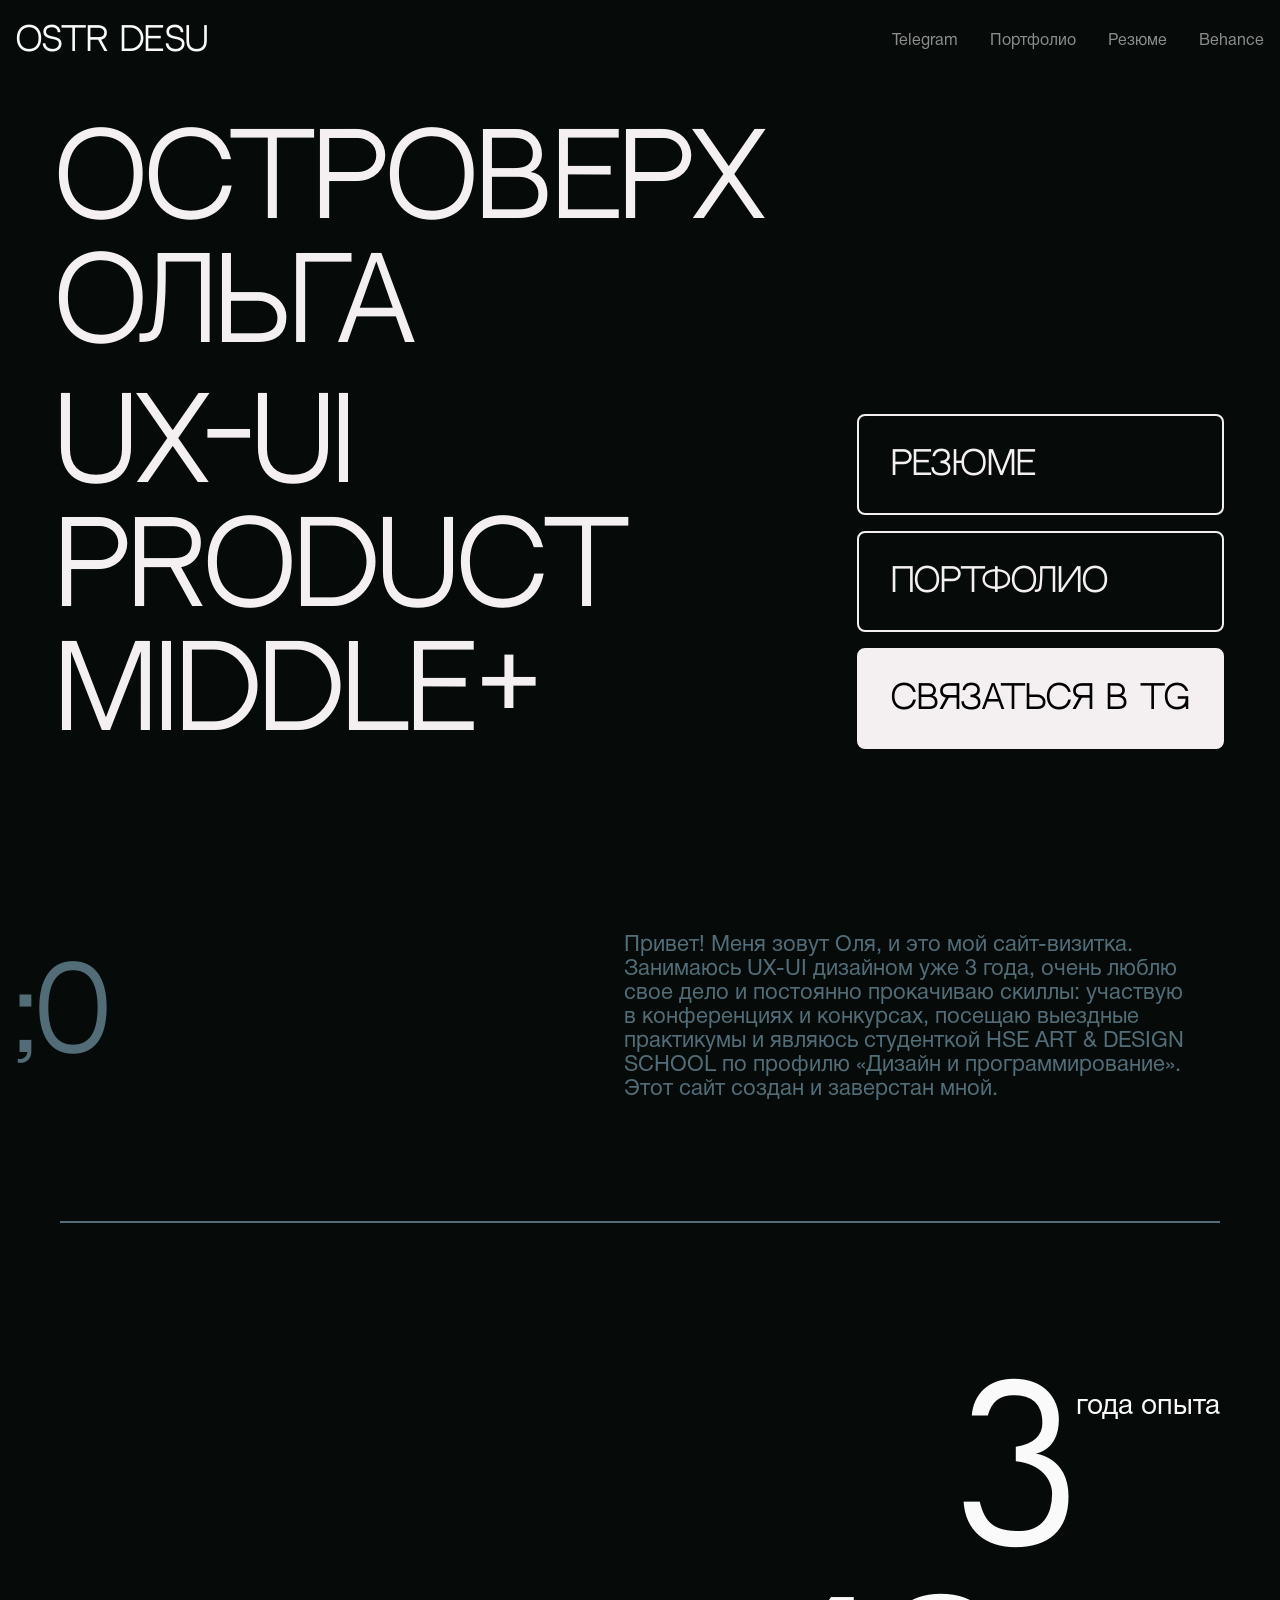
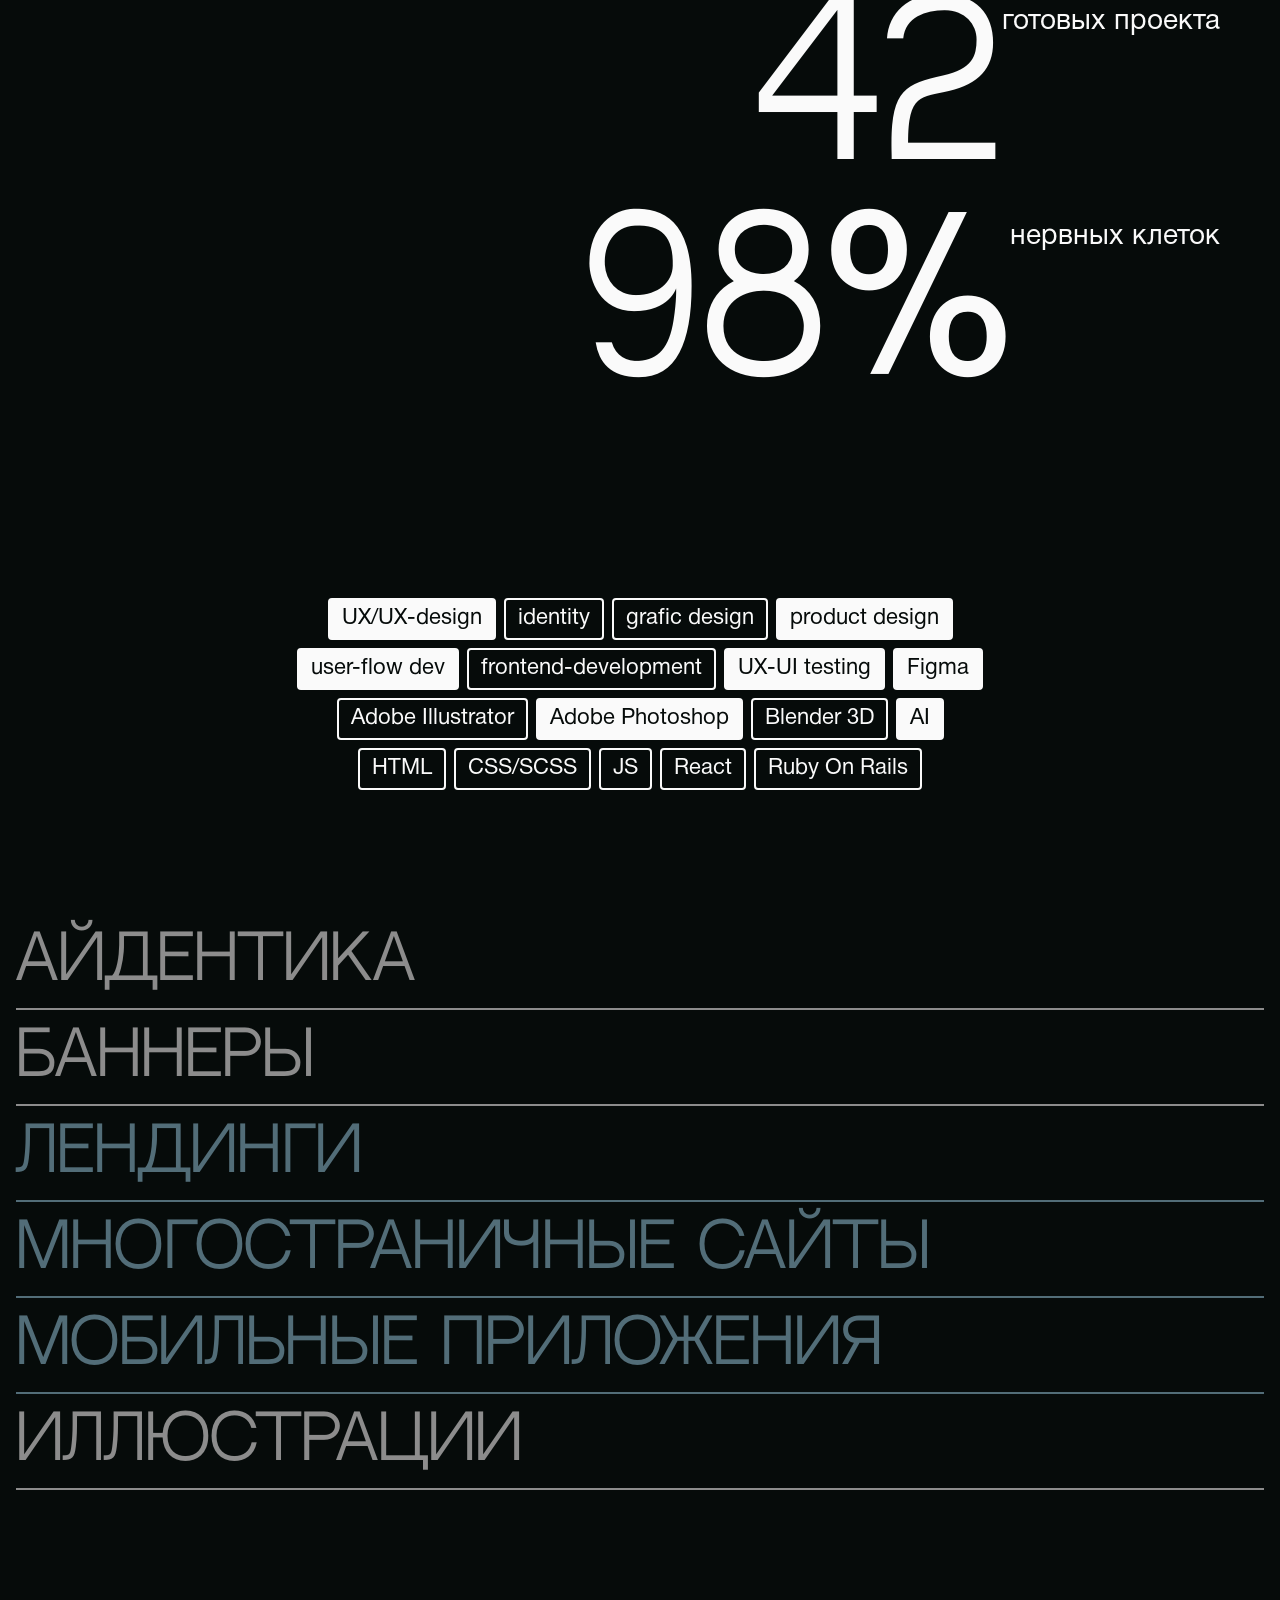
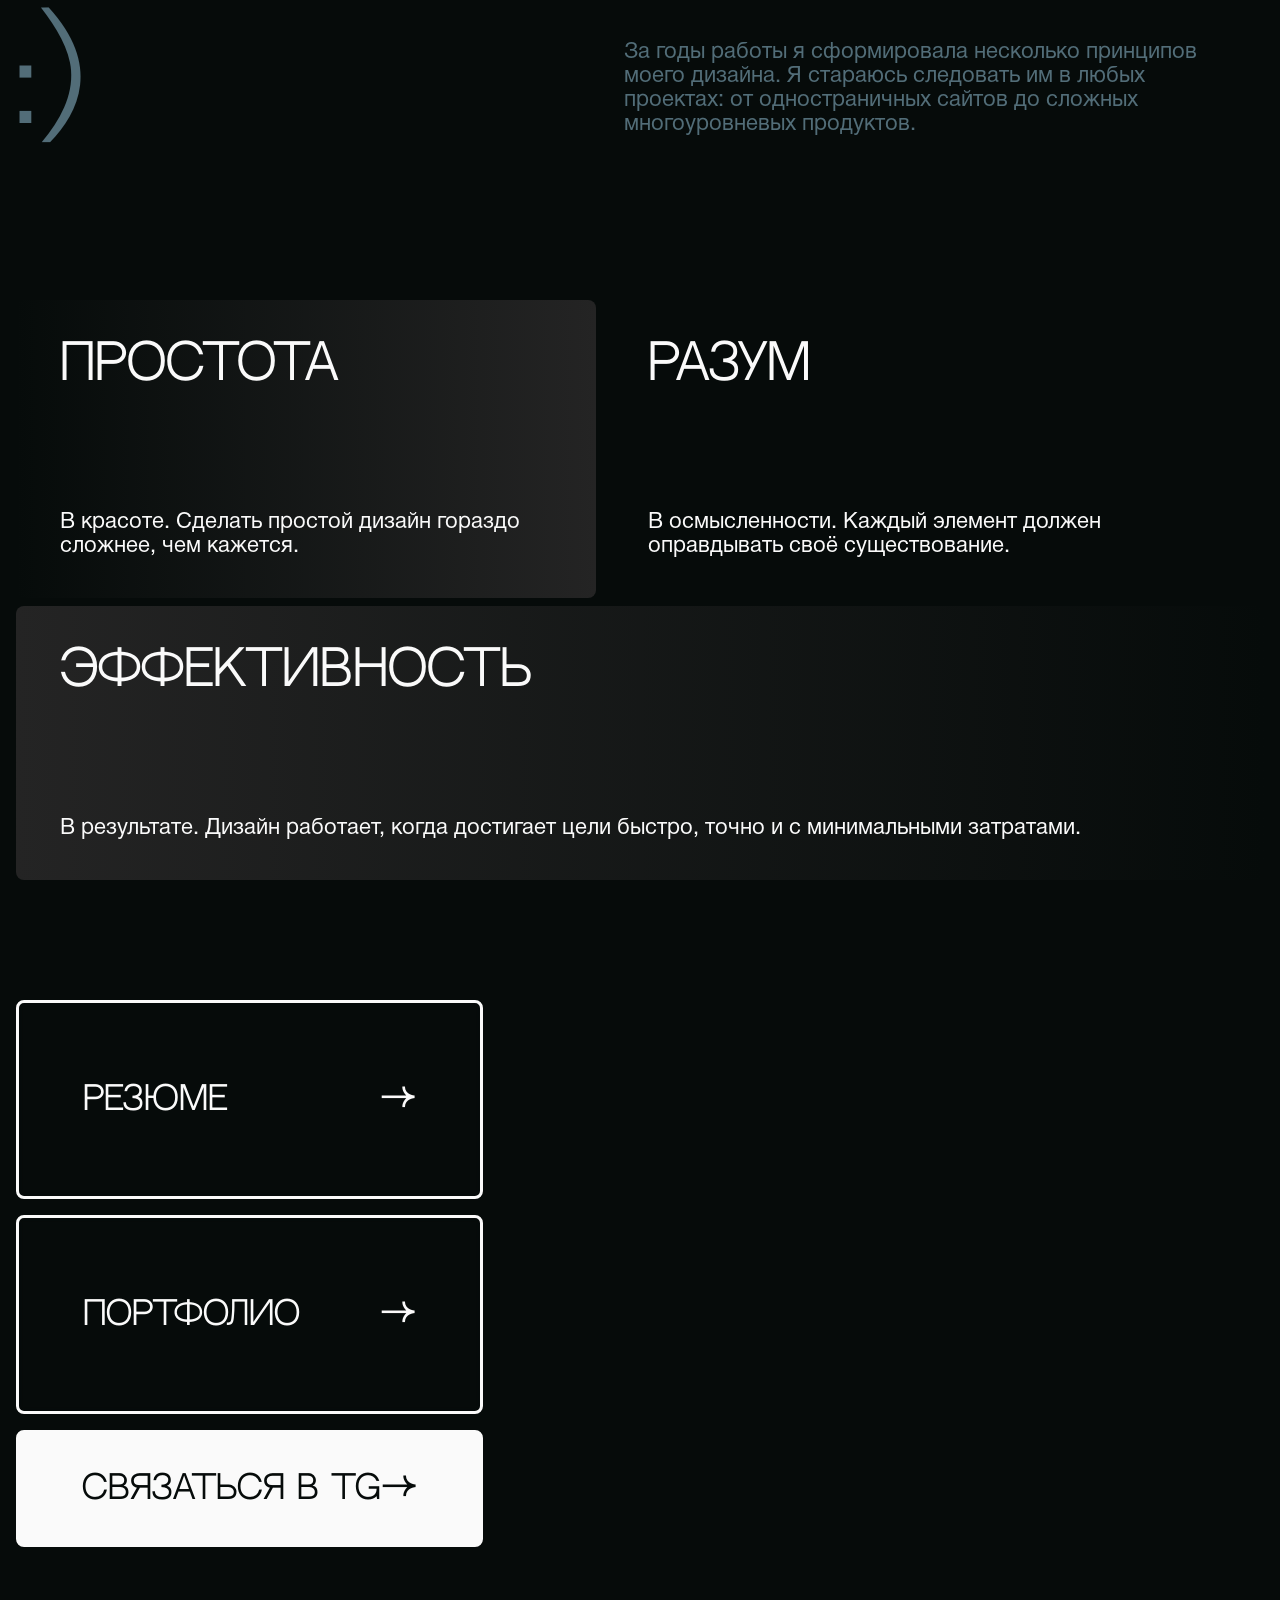
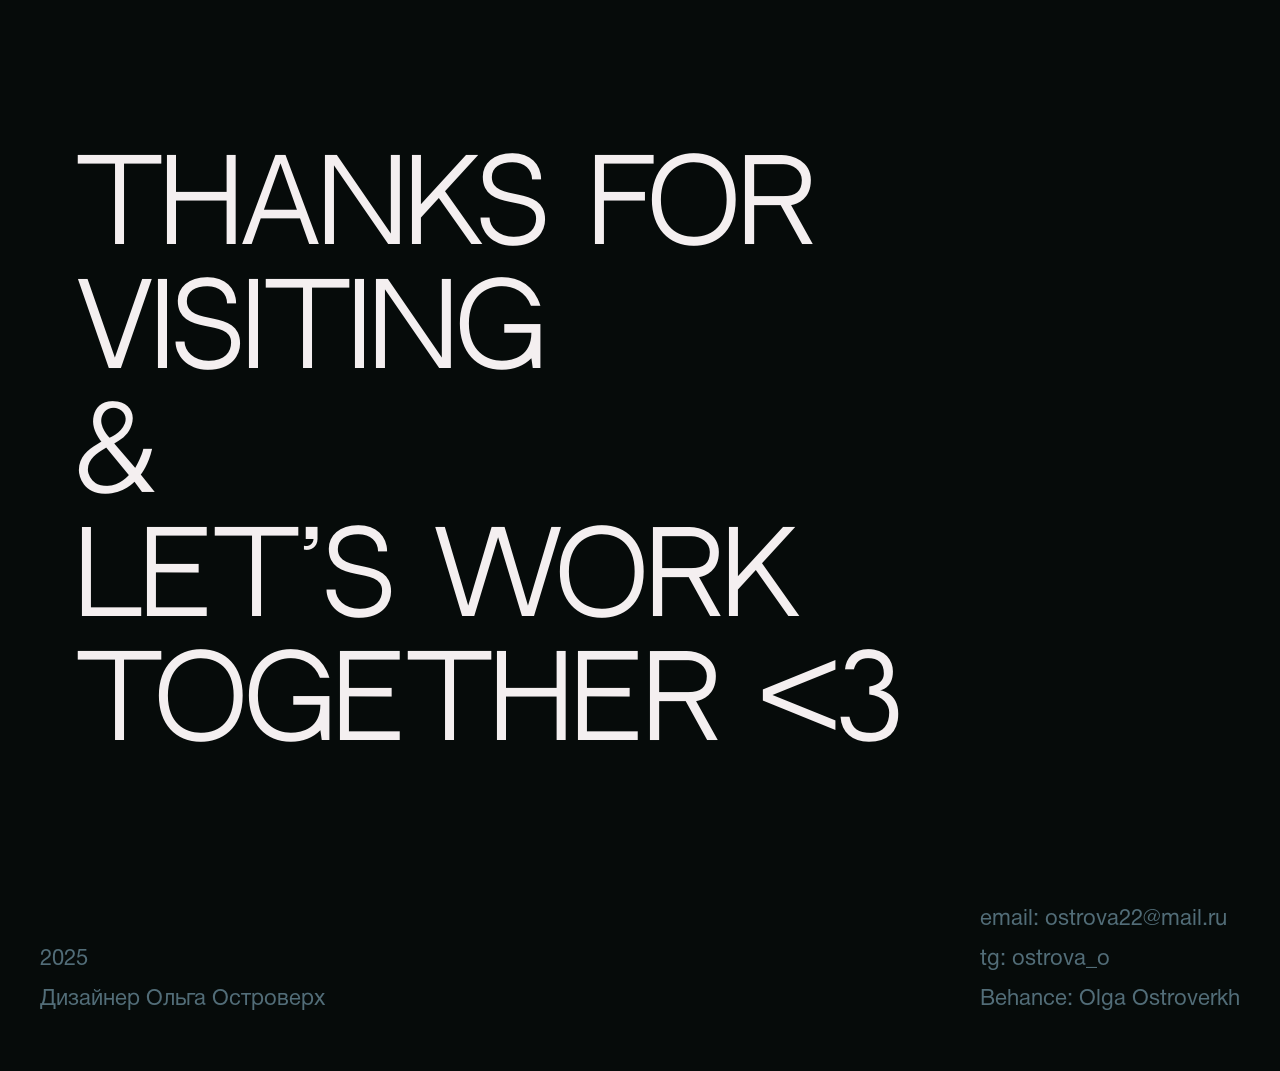
==== commit e1863bff: "v 1.3" ====
--- a/docs/index.html
+++ b/docs/index.html
@@ -1 +1 @@
-<!doctype html><html lang="ru"><head><meta charset="UTF-8"/><meta name="viewport" content="width=device-width,initial-scale=1"/><link rel="icon" type="image/svg" href="images/08ca1041ed7d105e10fe.svg"/><title>OSTR DEZU</title><script defer="defer" src="index.d23f7747755fb3d1d690.js"></script><link href="index.e56087d064c652e1d912.css" rel="stylesheet"></head><body><div id="header"><h5 class="white">OSTR DESU</h5><div class="menubar"><a class="p3 grey" href="https://web.telegram.org/k/#@ostrova_o" target="_blank">Telegram</a> <a class="p3 grey" href="https://disk.yandex.ru/i/8GyyTp9ofrKBNw" target="_blank">Портфолио</a> <a class="p3 grey" href="https://disk.yandex.ru/i/1ALL-KqXNqjyag" target="_blank">Резюме</a> <a class="p3 grey" href="https://www.behance.net/olgaostrovca04" target="_blank">Behance</a></div></div><div id="screen_1"><div class="main_box"><h2 class="excl white">Островерх<br>Ольга</h2><div class="content_box"><h2 class="excl white">ux-ui<br>product<br>middle+</h2><div class="button_box"><a href="https://disk.yandex.ru/i/1ALL-KqXNqjyag" class="button_small" target="_blank"><h5>Резюме</h5></a><a href="https://disk.yandex.ru/i/8GyyTp9ofrKBNw" class="button_small" target="_blank"><h5>Портфолио</h5></a><a href="https://web.telegram.org/k/#@ostrova_o" class="button_small tg" target="_blank"><h5>Связаться в tg</h5></a></div></div></div></div><div id="screen_2"><div class="content_box"><h2 class="green">;0</h2><p class="p2 green side_text">Привет! Меня зовут Оля, и&nbsp;это мой сайт-визитка. Занимаюсь UX-UI дизайном уже 3&nbsp;года, очень люблю свое дело и&nbsp;постоянно прокачиваю скиллы: участвую в&nbsp;конференциях и&nbsp;конкурсах, посещаю выездные практикумы и&nbsp;являюсь студенткой HSE ART &amp;&nbsp;DESIGN SCHOOL по&nbsp;профилю &laquo;Дизайн и&nbsp;программирование&raquo;. Этот сайт создан и&nbsp;заверстан мной.</p></div></div><div id="screen_3"><div class="line"></div><img src="images/e27690935cb15d957a5b.png" alt="ball" class="ball_1"><div class="number_case"><h1 class="white">3</h1><p class="p1 white">года опыта</p></div><div class="number_case"><h1 class="white">42</h1><p class="p1 white">готовых проекта</p></div><div class="number_case"><h1 class="white">98%</h1><p class="p1 white">нервных клеток</p></div></div><div id="screen_4"><div class="tag_box"><p class="p2 tag main">UX/UX-design</p><p class="p2 tag">identity</p><p class="p2 tag">grafic design</p><p class="p2 tag main">product design</p><p class="p2 tag main">user-flow dev</p><p class="p2 tag">frontend-development</p><p class="p2 tag main">UX-UI testing</p><p class="p2 tag main">Figma</p><p class="p2 tag">Adobe Illustrator</p><p class="p2 tag main">Adobe Photoshop</p><p class="p2 tag">Blender 3D</p><p class="p2 tag main">AI</p><p class="p2 tag">HTML</p><p class="p2 tag">CSS/SCSS</p><p class="p2 tag">JS</p><p class="p2 tag">React</p><p class="p2 tag">Ruby On Rails</p></div></div><div id="screen_5"><div class="case"><h3>айдентика</h3><div class="line"></div></div><div class="case"><h3>баннеры</h3><div class="line"></div></div><div class="case green"><h3>лендинги</h3><div class="line"></div></div><div class="case green"><h3>многостраничные сайты</h3><div class="line"></div></div><div class="case green"><h3>мобильные приложения</h3><div class="line"></div></div><div class="case"><h3>иллюстрации</h3><div class="line"></div></div></div><div id="screen_6"><div class="content_box"><h2 class="green">:)</h2><p class="p2 green side_text">За&nbsp;годы работы я&nbsp;сформировала несколько принципов моего дизайна. Я&nbsp;стараюсь следовать им&nbsp;в&nbsp;любых проектах: от&nbsp;одностраничных сайтов до&nbsp;сложных многоуровневых продуктов.</p></div></div><div id="screen_7"><div class="pointcase"><div class="point gr3"><h4 class="white">простота</h4><p class="p2 white">В красоте. Сделать простой дизайн гораздо сложнее, чем кажется.</p></div><div class="point cover"><h4 class="white">разум</h4><p class="p2 white">В осмысленности. Каждый элемент должен оправдывать своё существование.</p></div></div><div class="point gr4"><h4 class="white">Эффективность</h4><p class="p2 white">В результате. Дизайн работает, когда достигает цели быстро, точно и с минимальными затратами</p></div></div><div id="screen_8"><img src="images/e27690935cb15d957a5b.png" alt="ball" class="ball_2"><div class="button_box"><a class="button_large" href="https://disk.yandex.ru/i/1ALL-KqXNqjyag" target="_blank"><h5>резюме</h5><h5>→</h5></a><a class="button_large" href="https://disk.yandex.ru/i/8GyyTp9ofrKBNw" target="_blank"><h5>портфолио</h5><h5>→</h5></a><a class="button_large tg" href="https://web.telegram.org/k/#@ostrova_o" target="_blank"><h5>связаться в tg</h5><h5>→</h5></a></div></div><div id="screen_9"><div class="content_box"><h2 class="white excl">thanks for visiting<br>&<br>let’s work together &lt;3</h2></div></div><div id="footer"><div class="content_box"><p class="p2 green">2025</p><p class="p2 green">Дизайнер Ольга Островерх</p></div><div class="content_box"><a class="p2 green">email: ostrova22@mail.ru</a> <a class="p2 green" href="https://web.telegram.org/k/#@ostrova_o" target="_blank">tg: ostrova_o</a> <a class="p2 green" href="https://www.behance.net/olgaostrovca04" target="_blank">Behance: Olga Ostroverkh</a></div></div></body></html>+<!doctype html><html lang="ru"><head><meta charset="UTF-8"/><meta name="viewport" content="width=device-width,initial-scale=1"/><link rel="icon" type="image/svg" href="images/08ca1041ed7d105e10fe.svg"/><title>OSTR DEZU</title><script defer="defer" src="index.d23f7747755fb3d1d690.js"></script><link href="index.e56087d064c652e1d912.css" rel="stylesheet"></head><body><div id="header"><h5 class="white">OSTR DESU</h5><div class="menubar"><a class="p3 grey" href="https://web.telegram.org/k/#@ostrova_o" target="_blank">Telegram</a> <a class="p3 grey" href="https://disk.yandex.ru/i/8GyyTp9ofrKBNw" target="_blank">Портфолио</a> <a class="p3 grey" href="https://disk.yandex.ru/i/1ALL-KqXNqjyag" target="_blank">Резюме</a> <a class="p3 grey" href="https://www.behance.net/olgaostrovca04" target="_blank">Behance</a></div></div><div id="screen_1"><div class="main_box"><h2 class="excl white">Островерх<br>Ольга</h2><div class="content_box"><h2 class="excl white">ux-ui<br>product<br>middle+</h2><div class="button_box"><a href="https://disk.yandex.ru/i/1ALL-KqXNqjyag" class="button_small" target="_blank"><h5>Резюме</h5></a><a href="https://disk.yandex.ru/i/8GyyTp9ofrKBNw" class="button_small" target="_blank"><h5>Портфолио</h5></a><a href="https://web.telegram.org/k/#@ostrova_o" class="button_small tg" target="_blank"><h5>Связаться в tg</h5></a></div></div></div></div><div id="screen_2"><div class="content_box"><h2 class="green">;0</h2><p class="p2 green side_text">Привет! Меня зовут Оля, и&nbsp;это мой сайт-визитка. Занимаюсь UX-UI дизайном уже 3&nbsp;года, очень люблю свое дело и&nbsp;постоянно прокачиваю скиллы: участвую в&nbsp;конференциях и&nbsp;конкурсах, посещаю выездные практикумы и&nbsp;являюсь студенткой HSE ART &amp;&nbsp;DESIGN SCHOOL по&nbsp;профилю &laquo;Дизайн и&nbsp;программирование&raquo;. Этот сайт создан и&nbsp;заверстан мной.</p></div></div><div id="screen_3"><div class="line"></div><img src="images/e27690935cb15d957a5b.png" alt="ball" class="ball_1"><div class="number_case"><h1 class="white">3</h1><p class="p1 white">года опыта</p></div><div class="number_case"><h1 class="white">42</h1><p class="p1 white">готовых проекта</p></div><div class="number_case"><h1 class="white">98%</h1><p class="p1 white">нервных клеток</p></div></div><div id="screen_4"><div class="tag_box"><p class="p2 tag main">UX/UX-design</p><p class="p2 tag">identity</p><p class="p2 tag">grafic design</p><p class="p2 tag main">product design</p><p class="p2 tag main">user-flow dev</p><p class="p2 tag">frontend-development</p><p class="p2 tag main">UX-UI testing</p><p class="p2 tag main">Figma</p><p class="p2 tag">Adobe Illustrator</p><p class="p2 tag main">Adobe Photoshop</p><p class="p2 tag">Blender 3D</p><p class="p2 tag main">AI</p><p class="p2 tag">HTML</p><p class="p2 tag">CSS/SCSS</p><p class="p2 tag">JS</p><p class="p2 tag">React</p><p class="p2 tag">Ruby On Rails</p></div></div><div id="screen_5"><div class="case"><h3>айдентика</h3><div class="line"></div></div><div class="case"><h3>баннеры</h3><div class="line"></div></div><div class="case green"><h3>лендинги</h3><div class="line"></div></div><div class="case green"><h3>многостраничные сайты</h3><div class="line"></div></div><div class="case green"><h3>мобильные приложения</h3><div class="line"></div></div><div class="case"><h3>иллюстрации</h3><div class="line"></div></div></div><div id="screen_6"><div class="content_box"><h2 class="green">:)</h2><p class="p2 green side_text">За&nbsp;годы работы я&nbsp;сформировала несколько принципов моего дизайна. Я&nbsp;стараюсь следовать им&nbsp;в&nbsp;любых проектах: от&nbsp;одностраничных сайтов до&nbsp;сложных многоуровневых продуктов.</p></div></div><div id="screen_7"><div class="pointcase"><div class="point gr3"><h4 class="white">простота</h4><p class="p2 white">В&nbsp;красоте. Сделать простой дизайн гораздо сложнее, чем кажется.</p></div><div class="point cover"><h4 class="white">разум</h4><p class="p2 white">В&nbsp;осмысленности. Каждый элемент должен оправдывать своё существование.</p></div></div><div class="point gr4"><h4 class="white">Эффективность</h4><p class="p2 white">В&nbsp;результате. Дизайн работает, когда достигает цели быстро, точно и&nbsp;с&nbsp;минимальными затратами.</p></div></div><div id="screen_8"><img src="images/e27690935cb15d957a5b.png" alt="ball" class="ball_2"><div class="button_box"><a class="button_large" href="https://disk.yandex.ru/i/1ALL-KqXNqjyag" target="_blank"><h5>резюме</h5><h5>→</h5></a><a class="button_large" href="https://disk.yandex.ru/i/8GyyTp9ofrKBNw" target="_blank"><h5>портфолио</h5><h5>→</h5></a><a class="button_large tg" href="https://web.telegram.org/k/#@ostrova_o" target="_blank"><h5>связаться в tg</h5><h5>→</h5></a></div></div><div id="screen_9"><div class="content_box"><h2 class="white excl">thanks for visiting<br>&<br>let’s work together &lt;3</h2></div></div><div id="footer"><div class="content_box"><p class="p2 green">2025</p><p class="p2 green">Дизайнер Ольга Островерх</p></div><div class="content_box"><a class="p2 green">email: ostrova22@mail.ru</a> <a class="p2 green" href="https://web.telegram.org/k/#@ostrova_o" target="_blank">tg: ostrova_o</a> <a class="p2 green" href="https://www.behance.net/olgaostrovca04" target="_blank">Behance: Olga Ostroverkh</a></div></div></body></html>
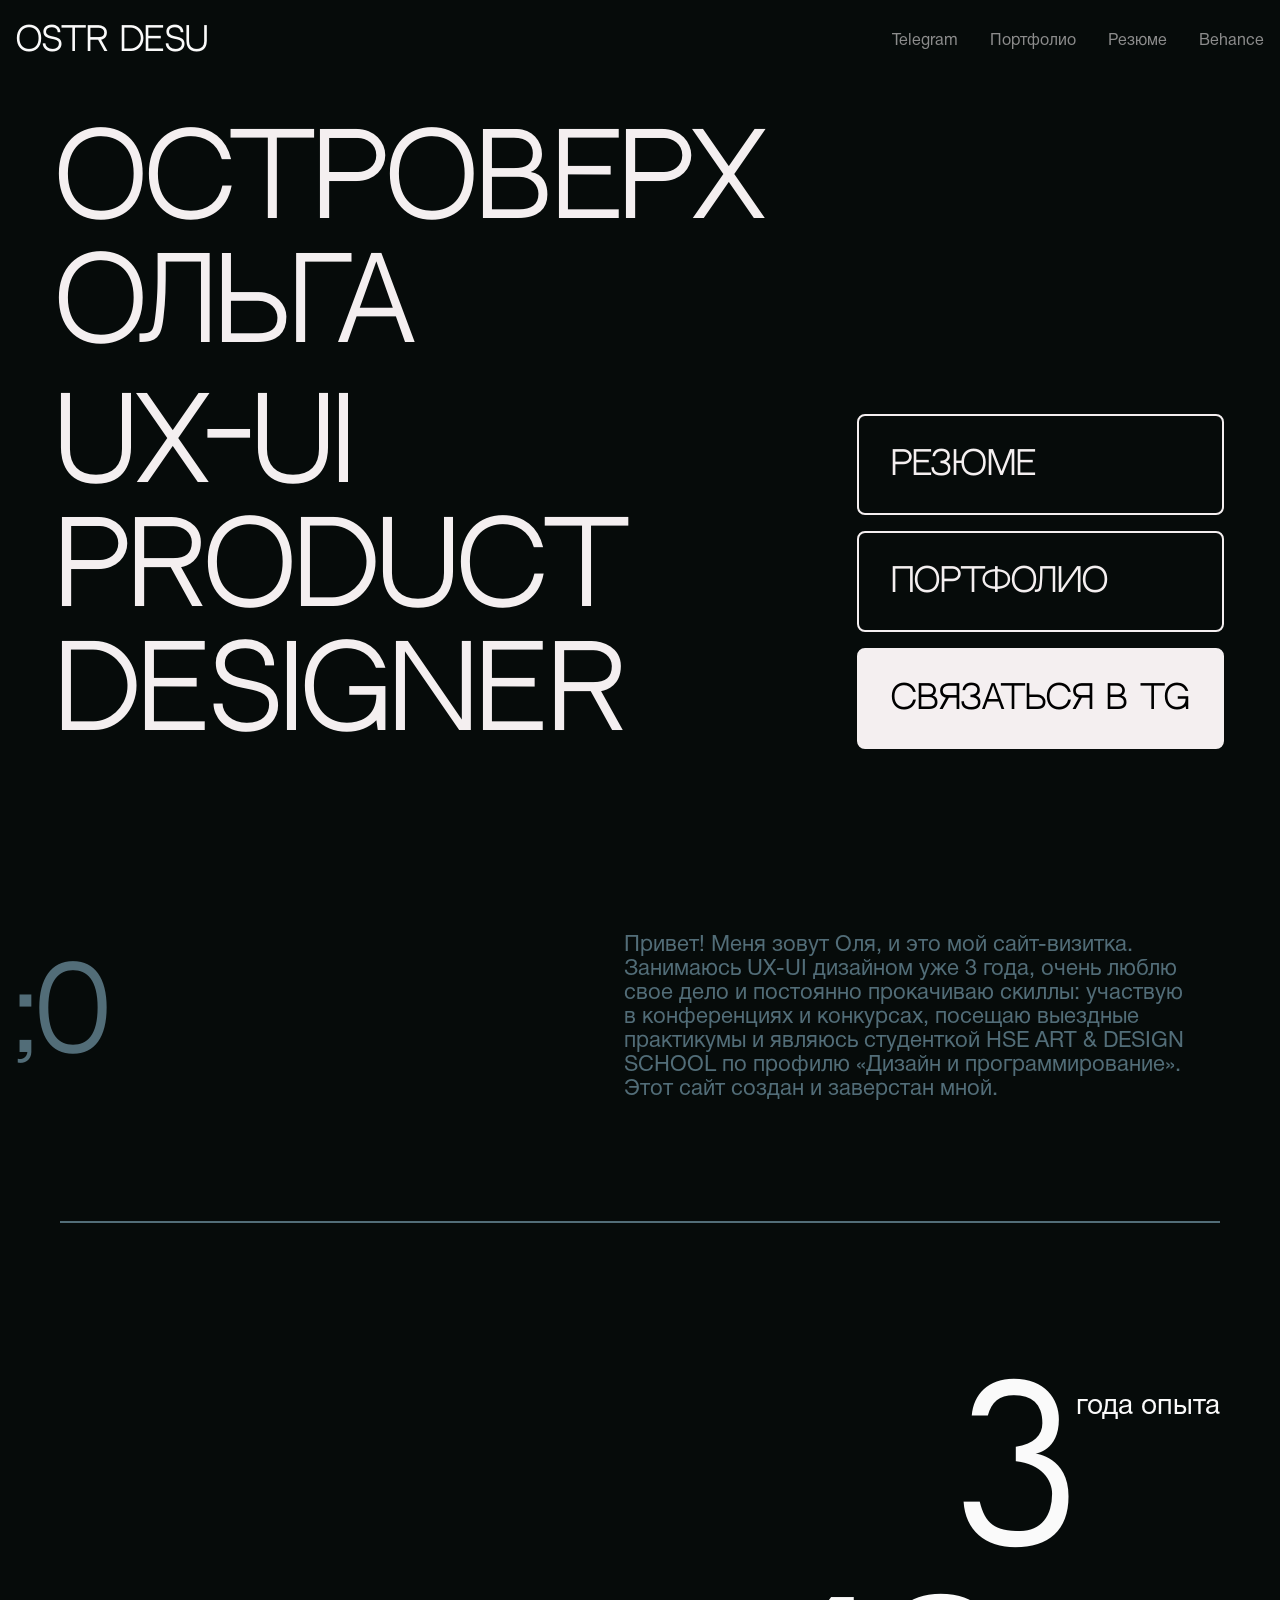
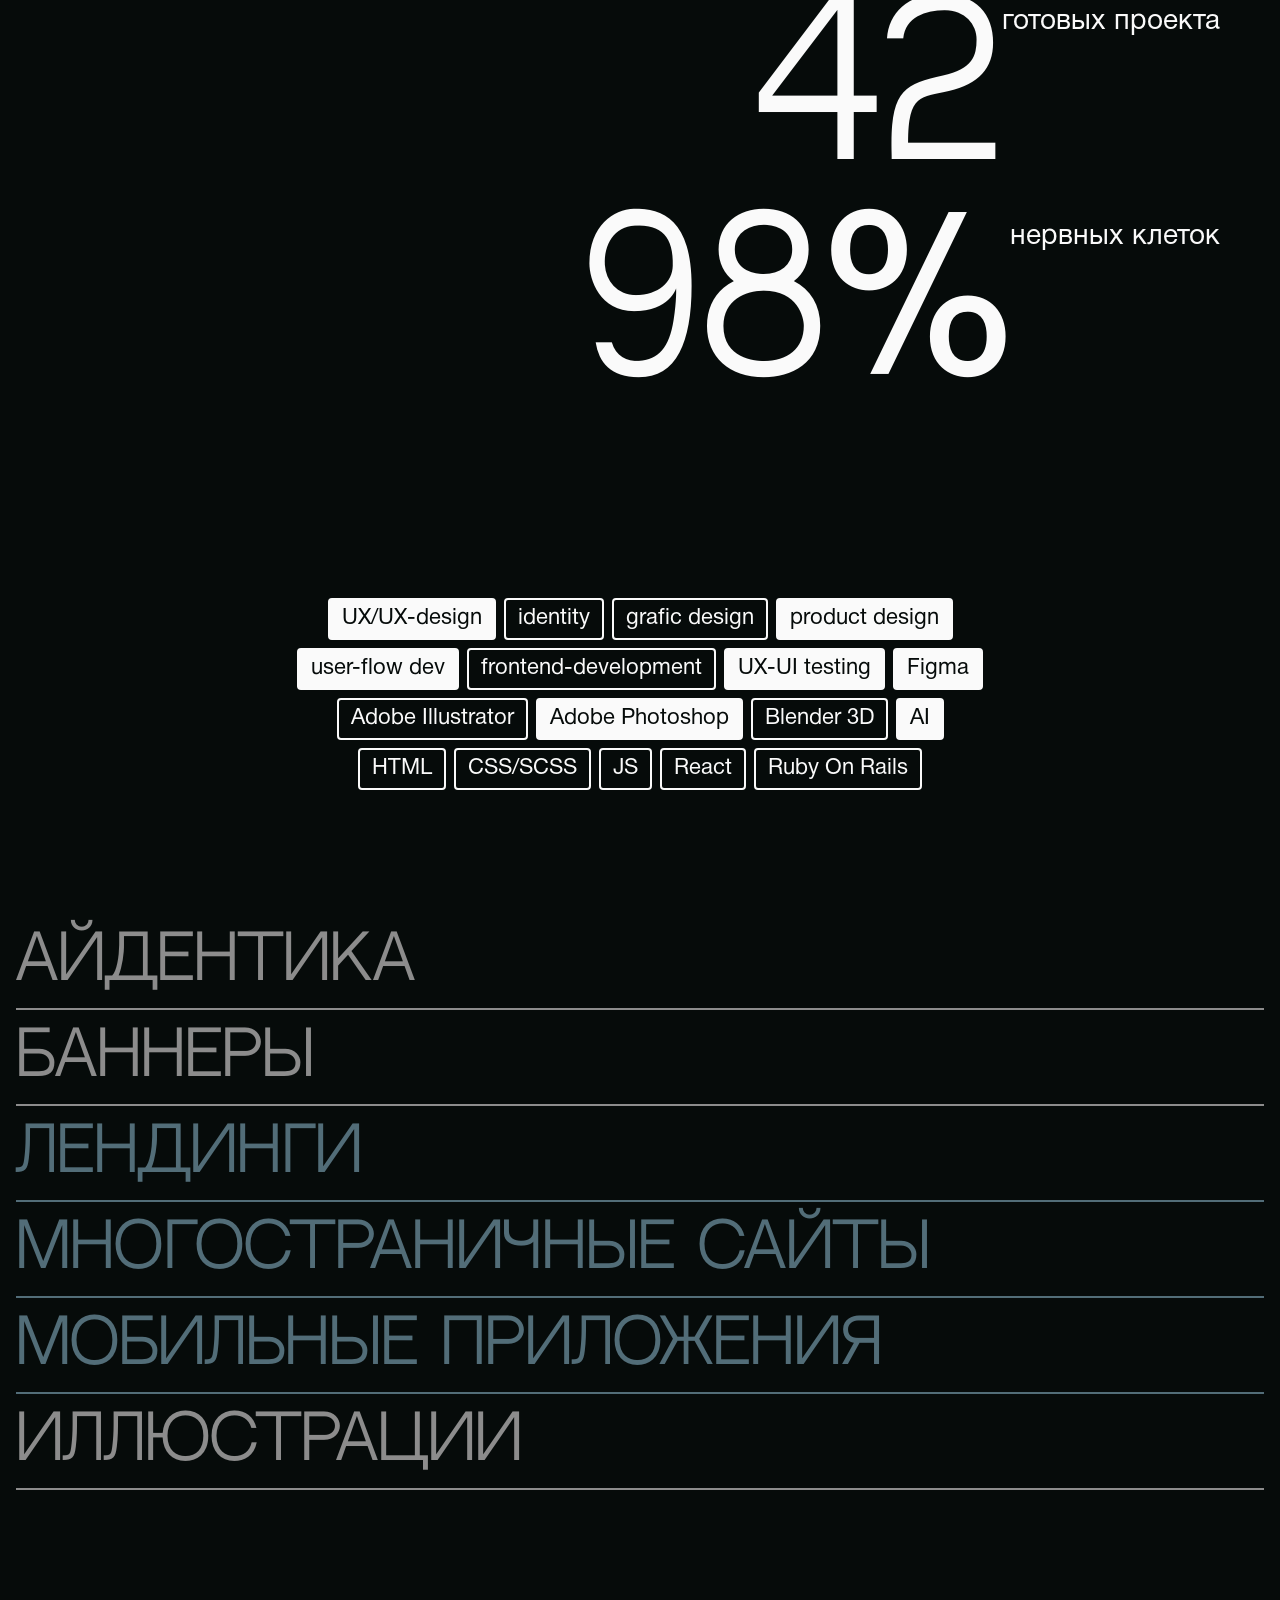
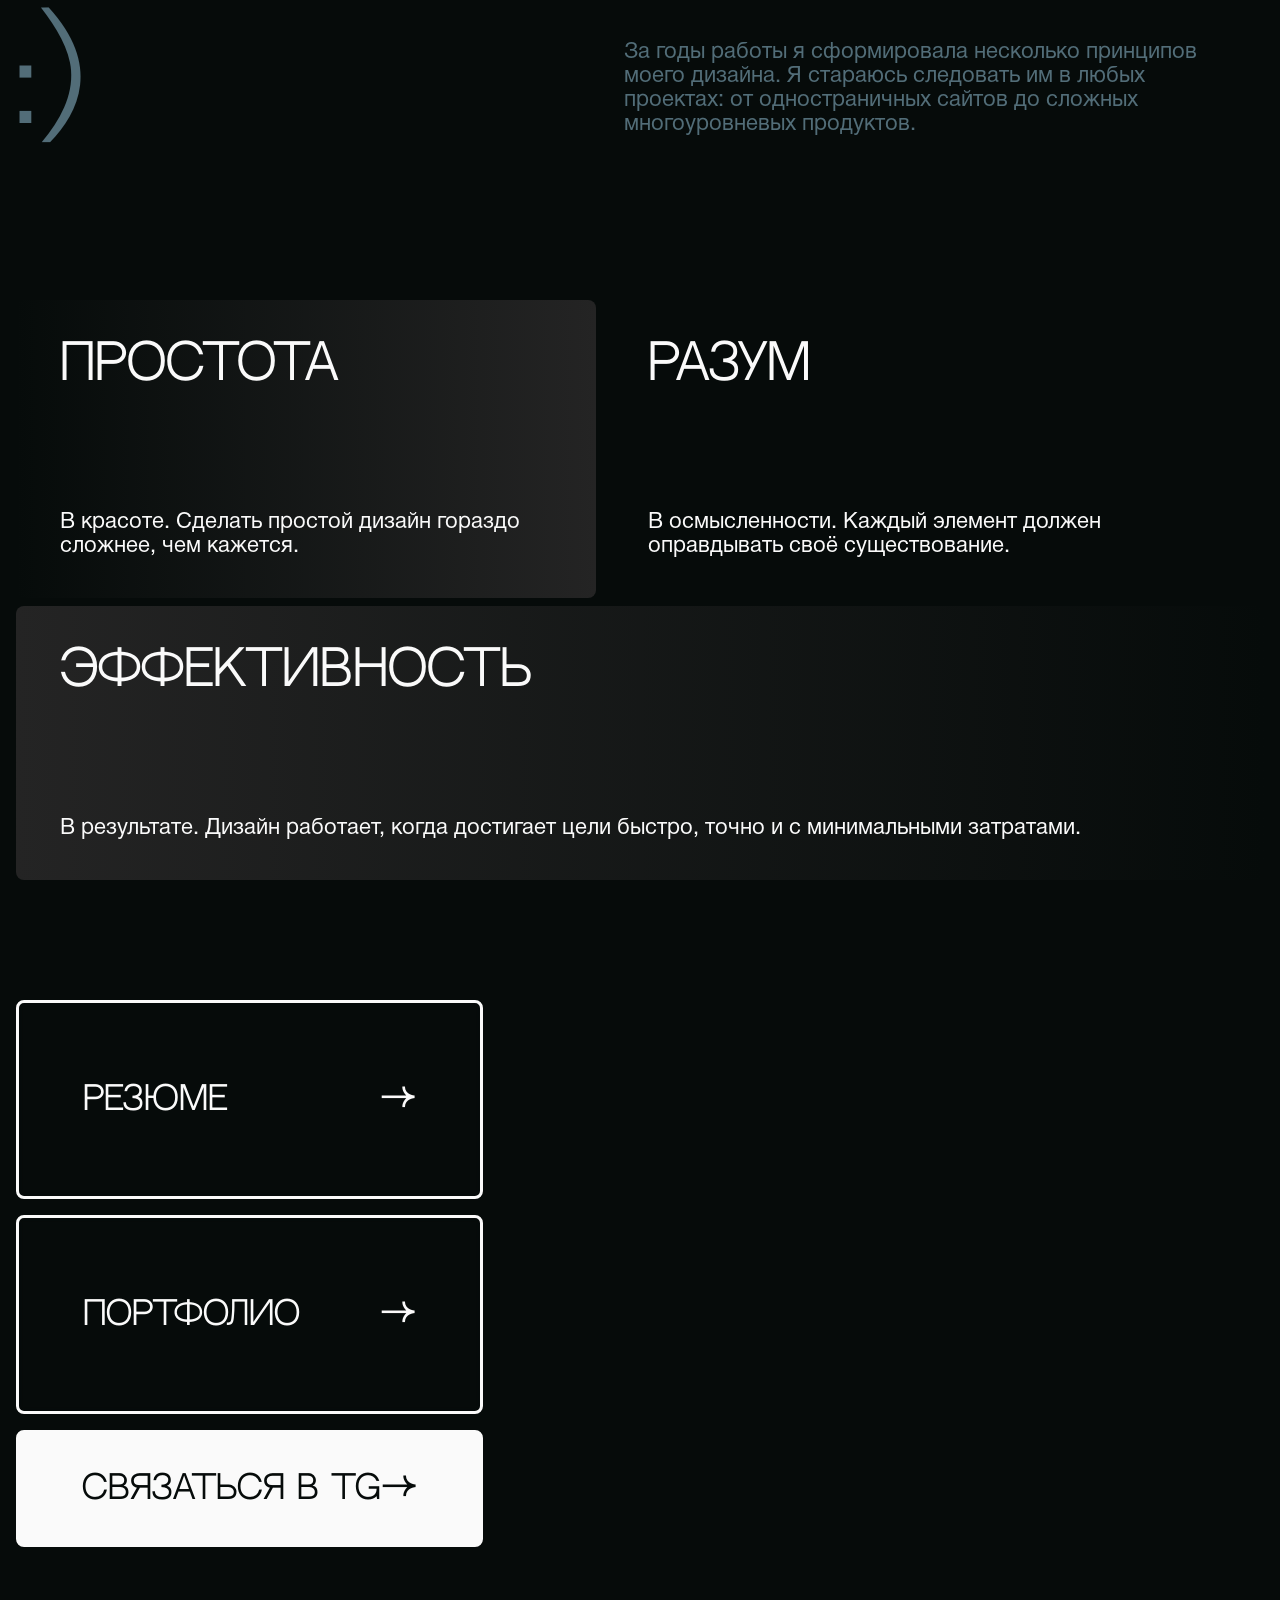
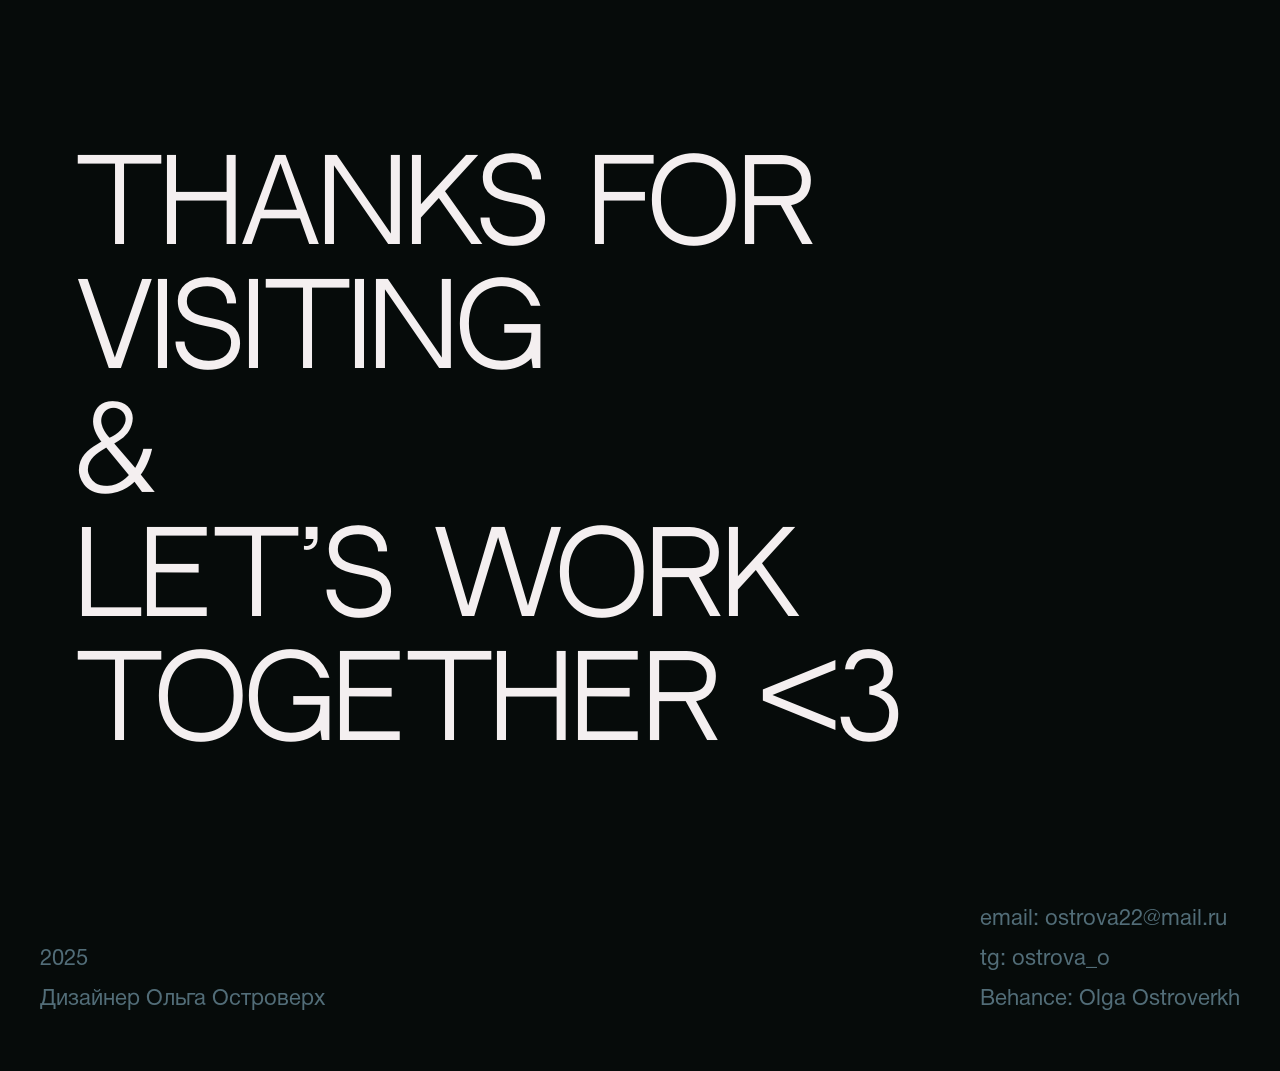
==== commit 5e63cf03: "fixing" ====
--- a/docs/index.html
+++ b/docs/index.html
@@ -1 +1 @@
-<!doctype html><html lang="ru"><head><meta charset="UTF-8"/><meta name="viewport" content="width=device-width,initial-scale=1"/><link rel="icon" type="image/svg" href="images/08ca1041ed7d105e10fe.svg"/><title>OSTR DEZU</title><script defer="defer" src="index.d23f7747755fb3d1d690.js"></script><link href="index.e56087d064c652e1d912.css" rel="stylesheet"></head><body><div id="header"><h5 class="white">OSTR DESU</h5><div class="menubar"><a class="p3 grey" href="https://web.telegram.org/k/#@ostrova_o" target="_blank">Telegram</a> <a class="p3 grey" href="https://disk.yandex.ru/i/8GyyTp9ofrKBNw" target="_blank">Портфолио</a> <a class="p3 grey" href="https://disk.yandex.ru/i/1ALL-KqXNqjyag" target="_blank">Резюме</a> <a class="p3 grey" href="https://www.behance.net/olgaostrovca04" target="_blank">Behance</a></div></div><div id="screen_1"><div class="main_box"><h2 class="excl white">Островерх<br>Ольга</h2><div class="content_box"><h2 class="excl white">ux-ui<br>product<br>middle+</h2><div class="button_box"><a href="https://disk.yandex.ru/i/1ALL-KqXNqjyag" class="button_small" target="_blank"><h5>Резюме</h5></a><a href="https://disk.yandex.ru/i/8GyyTp9ofrKBNw" class="button_small" target="_blank"><h5>Портфолио</h5></a><a href="https://web.telegram.org/k/#@ostrova_o" class="button_small tg" target="_blank"><h5>Связаться в tg</h5></a></div></div></div></div><div id="screen_2"><div class="content_box"><h2 class="green">;0</h2><p class="p2 green side_text">Привет! Меня зовут Оля, и&nbsp;это мой сайт-визитка. Занимаюсь UX-UI дизайном уже 3&nbsp;года, очень люблю свое дело и&nbsp;постоянно прокачиваю скиллы: участвую в&nbsp;конференциях и&nbsp;конкурсах, посещаю выездные практикумы и&nbsp;являюсь студенткой HSE ART &amp;&nbsp;DESIGN SCHOOL по&nbsp;профилю &laquo;Дизайн и&nbsp;программирование&raquo;. Этот сайт создан и&nbsp;заверстан мной.</p></div></div><div id="screen_3"><div class="line"></div><img src="images/e27690935cb15d957a5b.png" alt="ball" class="ball_1"><div class="number_case"><h1 class="white">3</h1><p class="p1 white">года опыта</p></div><div class="number_case"><h1 class="white">42</h1><p class="p1 white">готовых проекта</p></div><div class="number_case"><h1 class="white">98%</h1><p class="p1 white">нервных клеток</p></div></div><div id="screen_4"><div class="tag_box"><p class="p2 tag main">UX/UX-design</p><p class="p2 tag">identity</p><p class="p2 tag">grafic design</p><p class="p2 tag main">product design</p><p class="p2 tag main">user-flow dev</p><p class="p2 tag">frontend-development</p><p class="p2 tag main">UX-UI testing</p><p class="p2 tag main">Figma</p><p class="p2 tag">Adobe Illustrator</p><p class="p2 tag main">Adobe Photoshop</p><p class="p2 tag">Blender 3D</p><p class="p2 tag main">AI</p><p class="p2 tag">HTML</p><p class="p2 tag">CSS/SCSS</p><p class="p2 tag">JS</p><p class="p2 tag">React</p><p class="p2 tag">Ruby On Rails</p></div></div><div id="screen_5"><div class="case"><h3>айдентика</h3><div class="line"></div></div><div class="case"><h3>баннеры</h3><div class="line"></div></div><div class="case green"><h3>лендинги</h3><div class="line"></div></div><div class="case green"><h3>многостраничные сайты</h3><div class="line"></div></div><div class="case green"><h3>мобильные приложения</h3><div class="line"></div></div><div class="case"><h3>иллюстрации</h3><div class="line"></div></div></div><div id="screen_6"><div class="content_box"><h2 class="green">:)</h2><p class="p2 green side_text">За&nbsp;годы работы я&nbsp;сформировала несколько принципов моего дизайна. Я&nbsp;стараюсь следовать им&nbsp;в&nbsp;любых проектах: от&nbsp;одностраничных сайтов до&nbsp;сложных многоуровневых продуктов.</p></div></div><div id="screen_7"><div class="pointcase"><div class="point gr3"><h4 class="white">простота</h4><p class="p2 white">В&nbsp;красоте. Сделать простой дизайн гораздо сложнее, чем кажется.</p></div><div class="point cover"><h4 class="white">разум</h4><p class="p2 white">В&nbsp;осмысленности. Каждый элемент должен оправдывать своё существование.</p></div></div><div class="point gr4"><h4 class="white">Эффективность</h4><p class="p2 white">В&nbsp;результате. Дизайн работает, когда достигает цели быстро, точно и&nbsp;с&nbsp;минимальными затратами.</p></div></div><div id="screen_8"><img src="images/e27690935cb15d957a5b.png" alt="ball" class="ball_2"><div class="button_box"><a class="button_large" href="https://disk.yandex.ru/i/1ALL-KqXNqjyag" target="_blank"><h5>резюме</h5><h5>→</h5></a><a class="button_large" href="https://disk.yandex.ru/i/8GyyTp9ofrKBNw" target="_blank"><h5>портфолио</h5><h5>→</h5></a><a class="button_large tg" href="https://web.telegram.org/k/#@ostrova_o" target="_blank"><h5>связаться в tg</h5><h5>→</h5></a></div></div><div id="screen_9"><div class="content_box"><h2 class="white excl">thanks for visiting<br>&<br>let’s work together &lt;3</h2></div></div><div id="footer"><div class="content_box"><p class="p2 green">2025</p><p class="p2 green">Дизайнер Ольга Островерх</p></div><div class="content_box"><a class="p2 green">email: ostrova22@mail.ru</a> <a class="p2 green" href="https://web.telegram.org/k/#@ostrova_o" target="_blank">tg: ostrova_o</a> <a class="p2 green" href="https://www.behance.net/olgaostrovca04" target="_blank">Behance: Olga Ostroverkh</a></div></div></body></html>+<!doctype html><html lang="ru"><head><meta charset="UTF-8"/><meta name="viewport" content="width=device-width,initial-scale=1"/><link rel="icon" type="image/svg" href="images/08ca1041ed7d105e10fe.svg"/><title>OSTR DEZU</title><script defer="defer" src="index.d23f7747755fb3d1d690.js"></script><link href="index.15fbda53388c372811ab.css" rel="stylesheet"></head><body><div id="header"><h5 class="white">OSTR DESU</h5><div class="menubar"><a class="p3 grey" href="https://web.telegram.org/k/#@ostrova_o" target="_blank">Telegram</a> <a class="p3 grey" href="https://disk.yandex.ru/i/8GyyTp9ofrKBNw" target="_blank">Портфолио</a> <a class="p3 grey" href="https://disk.yandex.ru/i/1ALL-KqXNqjyag" target="_blank">Резюме</a> <a class="p3 grey" href="https://www.behance.net/olgaostrovca04" target="_blank">Behance</a></div></div><div id="screen_1"><div class="main_box"><h2 class="excl white">Островерх<br>Ольга</h2><div class="content_box"><h2 class="excl white">ux-ui<br>product<br>designer</h2><div class="button_box"><a href="https://disk.yandex.ru/i/1ALL-KqXNqjyag" class="button_small" target="_blank"><h5>Резюме</h5></a><a href="https://disk.yandex.ru/i/8GyyTp9ofrKBNw" class="button_small" target="_blank"><h5>Портфолио</h5></a><a href="https://web.telegram.org/k/#@ostrova_o" class="button_small tg" target="_blank"><h5>Связаться в tg</h5></a></div></div></div></div><div id="screen_2"><div class="content_box"><h2 class="green">;0</h2><p class="p2 green side_text">Привет! Меня зовут Оля, и&nbsp;это мой сайт-визитка. Занимаюсь UX-UI дизайном уже 3&nbsp;года, очень люблю свое дело и&nbsp;постоянно прокачиваю скиллы: участвую в&nbsp;конференциях и&nbsp;конкурсах, посещаю выездные практикумы и&nbsp;являюсь студенткой HSE ART &amp;&nbsp;DESIGN SCHOOL по&nbsp;профилю &laquo;Дизайн и&nbsp;программирование&raquo;. Этот сайт создан и&nbsp;заверстан мной.</p></div></div><div id="screen_3"><div class="line"></div><img src="images/e27690935cb15d957a5b.png" alt="ball" class="ball_1"><div class="number_case"><h1 class="white">3</h1><p class="p1 white">года опыта</p></div><div class="number_case"><h1 class="white">42</h1><p class="p1 white">готовых проекта</p></div><div class="number_case"><h1 class="white">98%</h1><p class="p1 white">нервных клеток</p></div></div><div id="screen_4"><div class="tag_box"><p class="p2 tag main">UX/UX-design</p><p class="p2 tag">identity</p><p class="p2 tag">grafic design</p><p class="p2 tag main">product design</p><p class="p2 tag main">user-flow dev</p><p class="p2 tag">frontend-development</p><p class="p2 tag main">UX-UI testing</p><p class="p2 tag main">Figma</p><p class="p2 tag">Adobe Illustrator</p><p class="p2 tag main">Adobe Photoshop</p><p class="p2 tag">Blender 3D</p><p class="p2 tag main">AI</p><p class="p2 tag">HTML</p><p class="p2 tag">CSS/SCSS</p><p class="p2 tag">JS</p><p class="p2 tag">React</p><p class="p2 tag">Ruby On Rails</p></div></div><div id="screen_5"><div class="case"><h3>айдентика</h3><div class="line"></div></div><div class="case"><h3>баннеры</h3><div class="line"></div></div><div class="case green"><h3>лендинги</h3><div class="line"></div></div><div class="case green"><h3>многостраничные сайты</h3><div class="line"></div></div><div class="case green"><h3>мобильные приложения</h3><div class="line"></div></div><div class="case"><h3>иллюстрации</h3><div class="line"></div></div></div><div id="screen_6"><div class="content_box"><h2 class="green">:)</h2><p class="p2 green side_text">За&nbsp;годы работы я&nbsp;сформировала несколько принципов моего дизайна. Я&nbsp;стараюсь следовать им&nbsp;в&nbsp;любых проектах: от&nbsp;одностраничных сайтов до&nbsp;сложных многоуровневых продуктов.</p></div></div><div id="screen_7"><div class="pointcase"><div class="point gr3"><h4 class="white">простота</h4><p class="p2 white">В&nbsp;красоте. Сделать простой дизайн гораздо сложнее, чем кажется.</p></div><div class="point cover"><h4 class="white">разум</h4><p class="p2 white">В&nbsp;осмысленности. Каждый элемент должен оправдывать своё существование.</p></div></div><div class="point gr4"><h4 class="white">Эффективность</h4><p class="p2 white">В&nbsp;результате. Дизайн работает, когда достигает цели быстро, точно и&nbsp;с&nbsp;минимальными затратами.</p></div></div><div id="screen_8"><img src="images/e27690935cb15d957a5b.png" alt="ball" class="ball_2"><div class="button_box"><a class="button_large" href="https://disk.yandex.ru/i/1ALL-KqXNqjyag" target="_blank"><h5>резюме</h5><h5>→</h5></a><a class="button_large" href="https://disk.yandex.ru/i/8GyyTp9ofrKBNw" target="_blank"><h5>портфолио</h5><h5>→</h5></a><a class="button_large tg" href="https://web.telegram.org/k/#@ostrova_o" target="_blank"><h5>связаться в tg</h5><h5>→</h5></a></div></div><div id="screen_9"><div class="content_box"><h2 class="white excl">thanks for visiting<br>&<br>let’s work together &lt;3</h2></div></div><div id="footer"><div class="content_box"><p class="p2 green">2025</p><p class="p2 green">Дизайнер Ольга Островерх</p></div><div class="content_box"><a class="p2 green">email: ostrova22@mail.ru</a> <a class="p2 green" href="https://web.telegram.org/k/#@ostrova_o" target="_blank">tg: ostrova_o</a> <a class="p2 green" href="https://www.behance.net/olgaostrovca04" target="_blank">Behance: Olga Ostroverkh</a></div></div></body></html>
--- a/docs/index.15fbda53388c372811ab.css
+++ b/docs/index.15fbda53388c372811ab.css
@@ -0,0 +1 @@
+*{border:none;margin:0;padding:0}*,:after,:before{box-sizing:border-box}a,a:hover,a:link,a:visited{text-decoration:none}aside,footer,header,main,nav,section{display:block}h1,h2,h3,h4,h5,h6,p{font-size:inherit;font-weight:inherit}ul,ul li{list-style:none}img{vertical-align:top}img,svg{height:auto}address{font-style:normal}button,input,select,textarea{background-color:transparent;color:inherit;font-family:inherit;font-size:inherit}input::-ms-clear{display:none}button,input[type=submit]{background-color:transparent;background:none;box-shadow:none;cursor:pointer;display:inline-block}button:active,button:focus,input:active,input:focus{outline:none}button::-moz-focus-inner{border:0;padding:0}label{cursor:pointer}legend{display:block}.red{color:red}@media screen and (max-width:729px){h1{font-size:124px;line-height:110px}h1,h2{font-family:Neutral Face}h2{font-size:44px}h3,h4{font-size:24px}h3,h4,h5{font-family:Neutral Face}h5{font-size:22px}.p1{font-size:28px}.p1,.p2{font-family:HelveticaNeueCyr}.p2{font-size:22px;line-height:24px}.p3{font-family:HelveticaNeueCyr;font-size:16px;line-height:20px}}@media screen and (max-width:430px){.p2{font-family:HelveticaNeueCyr;font-size:16px;line-height:18px}}@media screen and (max-width:1023px)and (min-width:730px){h1{font-size:180px;line-height:150px}h1,h2{font-family:Neutral Face}h2{font-size:72px}h3,h4{font-size:36px}h3,h4,h5{font-family:Neutral Face}.p1,h5{font-size:28px}.p1,.p2{font-family:HelveticaNeueCyr}.p2{font-size:22px;line-height:25px}.p3{font-family:HelveticaNeueCyr;font-size:16px;line-height:20px}}@media screen and (min-width:1024px){h1{font-size:200px;line-height:175px}h1,h2{font-family:Neutral Face}h2{font-size:110px;line-height:124px}h3{font-size:60px}h3,h4{font-family:Neutral Face}h4{font-size:48px}h5{font-family:Neutral Face;font-size:32px}.p1{font-size:28px}.p1,.p2{font-family:HelveticaNeueCyr}.p2{font-size:22px;line-height:24px}.p3{font-family:HelveticaNeueCyr;font-size:16px;line-height:20px}}body{align-items:flex-start;background-color:#060b0a;display:flex;flex-direction:column;overflow-x:hidden}body .green{color:#526d78}body .grey{color:#8c8c8c}body .white{color:#fafafa}body .excl{mix-blend-mode:exclusion}body .side_text{max-width:600px}.button_small{align-items:center;align-self:stretch;border:2px solid #fafafa;border-radius:8px;color:#fafafa;gap:10px;padding:32px;transition:.1s}.button_small:hover{background-color:#fafafa;color:#060b0a;transition:.1s}.button_small.tg{background:#fafafa;color:#060b0a;transition:.1s}.button_small.tg:hover{background-color:#526d78;border:2px solid #526d78;color:#fafafa;transition:.1s}.button_large{align-items:center;align-self:stretch;backdrop-filter:blur(4px);border:3px solid #fafafa;border-radius:8px;color:#fafafa;display:flex;justify-content:space-between;padding:80px 64px;transition:.1s}.button_large:hover{background-color:#fafafa;color:#060b0a;transition:.1s}.button_large.tg{background:#fafafa;border:2px solid #fafafa;color:#060b0a;padding:40px 64px;transition:.1s}.button_large.tg:hover{background-color:#526d78;border:2px solid #526d78;color:#fafafa;transition:.1s}.tag{align-items:center;border:2px solid #fafafa;border-radius:4px;color:#fafafa;display:inline-flex;gap:8px;justify-content:center;padding:6px 12px 8px}.tag.main{background-color:#fafafa;color:#060b0a}.case{align-items:flex-start;align-self:stretch;color:#8c8c8c;display:flex;flex-direction:column;gap:16px}.case .line{background-color:#8c8c8c}.case.green{color:#526d78}.case.green .line{background-color:#526d78}.line{display:flex;height:2px;width:100%}#header{align-items:flex-end;align-self:stretch;justify-content:space-between;padding:24px 16px}#header,#header .menubar{align-items:center;display:flex}#header .menubar{gap:32px;justify-content:flex-end;transition:.1s}@media screen and (max-width:729px){#header .menubar{display:none}}#header .menubar :hover{color:#fafafa;transition:.1s}#screen_1{align-items:center;gap:10px;padding:0 16px 16px}#screen_1,#screen_1 .main_box{align-self:stretch;display:flex;flex-direction:column;justify-content:center}#screen_1 .main_box{align-items:flex-start;background-image:url(images/9b43bae366aa33d47107.jpg);background-repeat:no-repeat;background-size:cover;border-radius:8px;gap:16px;padding:40px}@media screen and (max-width:430px){#screen_1 .main_box{padding:24px 24px 16px}}#screen_1 .content_box{align-content:flex-end;align-items:flex-end;align-self:stretch;display:flex;flex-wrap:wrap;justify-content:space-between;row-gap:85px}#screen_1 .button_box{align-items:flex-start;display:flex;flex-direction:column;gap:16px;mix-blend-mode:difference;padding-bottom:8px}@media screen and (max-width:480px){#screen_1 .button_box{width:100%}}#screen_2{align-items:flex-start;align-self:stretch;background-color:#060b0a;display:flex;flex-direction:column;gap:16px;justify-content:center;padding:120px 16px 60px}#screen_2 .content_box{align-items:center;align-self:stretch;display:flex;gap:32px;justify-content:space-between;padding-right:40px}@media screen and (max-width:430px){#screen_2 .content_box{align-items:flex-start;flex-direction:column;padding-right:0}#screen_2{padding:60px 16px 30px}}#screen_3{align-items:flex-end;align-self:stretch;display:flex;flex-direction:column;gap:40px;justify-content:center;overflow:hidden;padding:60px 60px 120px;position:relative}#screen_3 .number_case{align-items:flex-start;display:flex}@media screen and (max-width:430px){#screen_3 .number_case{align-items:center;flex-direction:column;gap:16px}}#screen_3 .ball_1{left:-129rem;position:absolute;top:-36rem;transform:rotate(-38deg);width:3000px;z-index:-1}#screen_3 .line{background-color:#526d78;display:flex;margin-bottom:130px;width:100%;z-index:-2}@media screen and (max-width:430px){#screen_3{padding:60px 16px}}#screen_4{background-color:#060b0a;flex-direction:column;padding:16px 16px 60px}#screen_4,#screen_4 .tag_box{align-items:center;align-self:stretch;display:flex;gap:8px;justify-content:center}#screen_4 .tag_box{align-content:center;background-image:url(images/b5e079ebff13a1ecfa32.jpg);background-repeat:no-repeat;background-size:cover;border-radius:8px;flex-wrap:wrap;padding:64px 280px}@media screen and (max-width:1024px){#screen_4 .tag_box{padding:64px 80px}}@media screen and (max-width:730px){#screen_4 .tag_box{padding:64px 24px}}#screen_5{gap:16px;padding:16px}#screen_5,#screen_6{align-items:flex-start;align-self:stretch;background-color:#060b0a;display:flex;flex-direction:column;justify-content:center}#screen_6{gap:120px;padding:120px 16px}#screen_6 .content_box{align-items:center;align-self:stretch;display:flex;gap:32px;justify-content:space-between;padding-right:40px}@media screen and (max-width:430px){#screen_6 .content_box{align-items:flex-start;flex-direction:column;padding-right:0}}#screen_6 .line{background-color:#526d78;display:flex;width:100%}#screen_7{align-items:flex-start;flex-direction:column;justify-content:center;padding:30px 16px 60px}#screen_7,#screen_7 .pointcase{align-self:stretch;display:flex;gap:8px}#screen_7 .pointcase{align-items:center}#screen_7 .point{align-items:flex-start;align-self:stretch;border-radius:8px;display:flex;flex-direction:column;gap:120px;justify-content:space-between;padding:40px 44px}#screen_7 .point.gr3{background:linear-gradient(270deg,#242424,#060b0a)}#screen_7 .point.gr4{background:linear-gradient(270deg,#060b0a,#242424)}#screen_7 .point.cover{background-image:url(images/b5e079ebff13a1ecfa32.jpg);background-repeat:no-repeat;background-size:cover}@media screen and (max-width:729px){#screen_7 .point{gap:80px;padding:24px 16px}}#screen_8{align-items:flex-start;align-self:stretch;display:flex;flex-direction:column;justify-content:center;min-height:720px;overflow:hidden;padding:60px 16px 120px;position:relative}@media screen and (max-width:430px){#screen_8{padding:16px}}#screen_8 .button_box{align-items:flex-start;display:flex;flex-direction:column;gap:16px;max-width:546px}@media screen and (max-width:480px){#screen_8 .button_box{width:100%}}#screen_8 .ball_2{bottom:-104rem;position:absolute;right:-133rem;transform:rotate(-39deg);width:3000px;z-index:-1}#screen_9{flex-direction:column;padding:16px}#screen_9,#screen_9 .content_box{align-items:center;align-self:stretch;display:flex;gap:8px;justify-content:center}#screen_9 .content_box{align-content:center;background-image:url(images/9b43bae366aa33d47107.jpg);background-repeat:no-repeat;background-size:cover;border-radius:8px;flex-wrap:wrap;padding:64px 60px}@media screen and (max-width:430px){#screen_9 .content_box{padding:24px}}#footer{align-items:flex-end;align-self:stretch;display:flex;justify-content:space-between;padding:60px 40px}#footer .content_box{align-items:flex-start;display:flex;flex-direction:column;gap:16px}@font-face{font-family:HelveticaNeueCyr;src:url(fonts/helveticaneuecyr_roman.otf)}@font-face{font-family:Neutral Face;src:url(fonts/NeutralFace.otf)}
